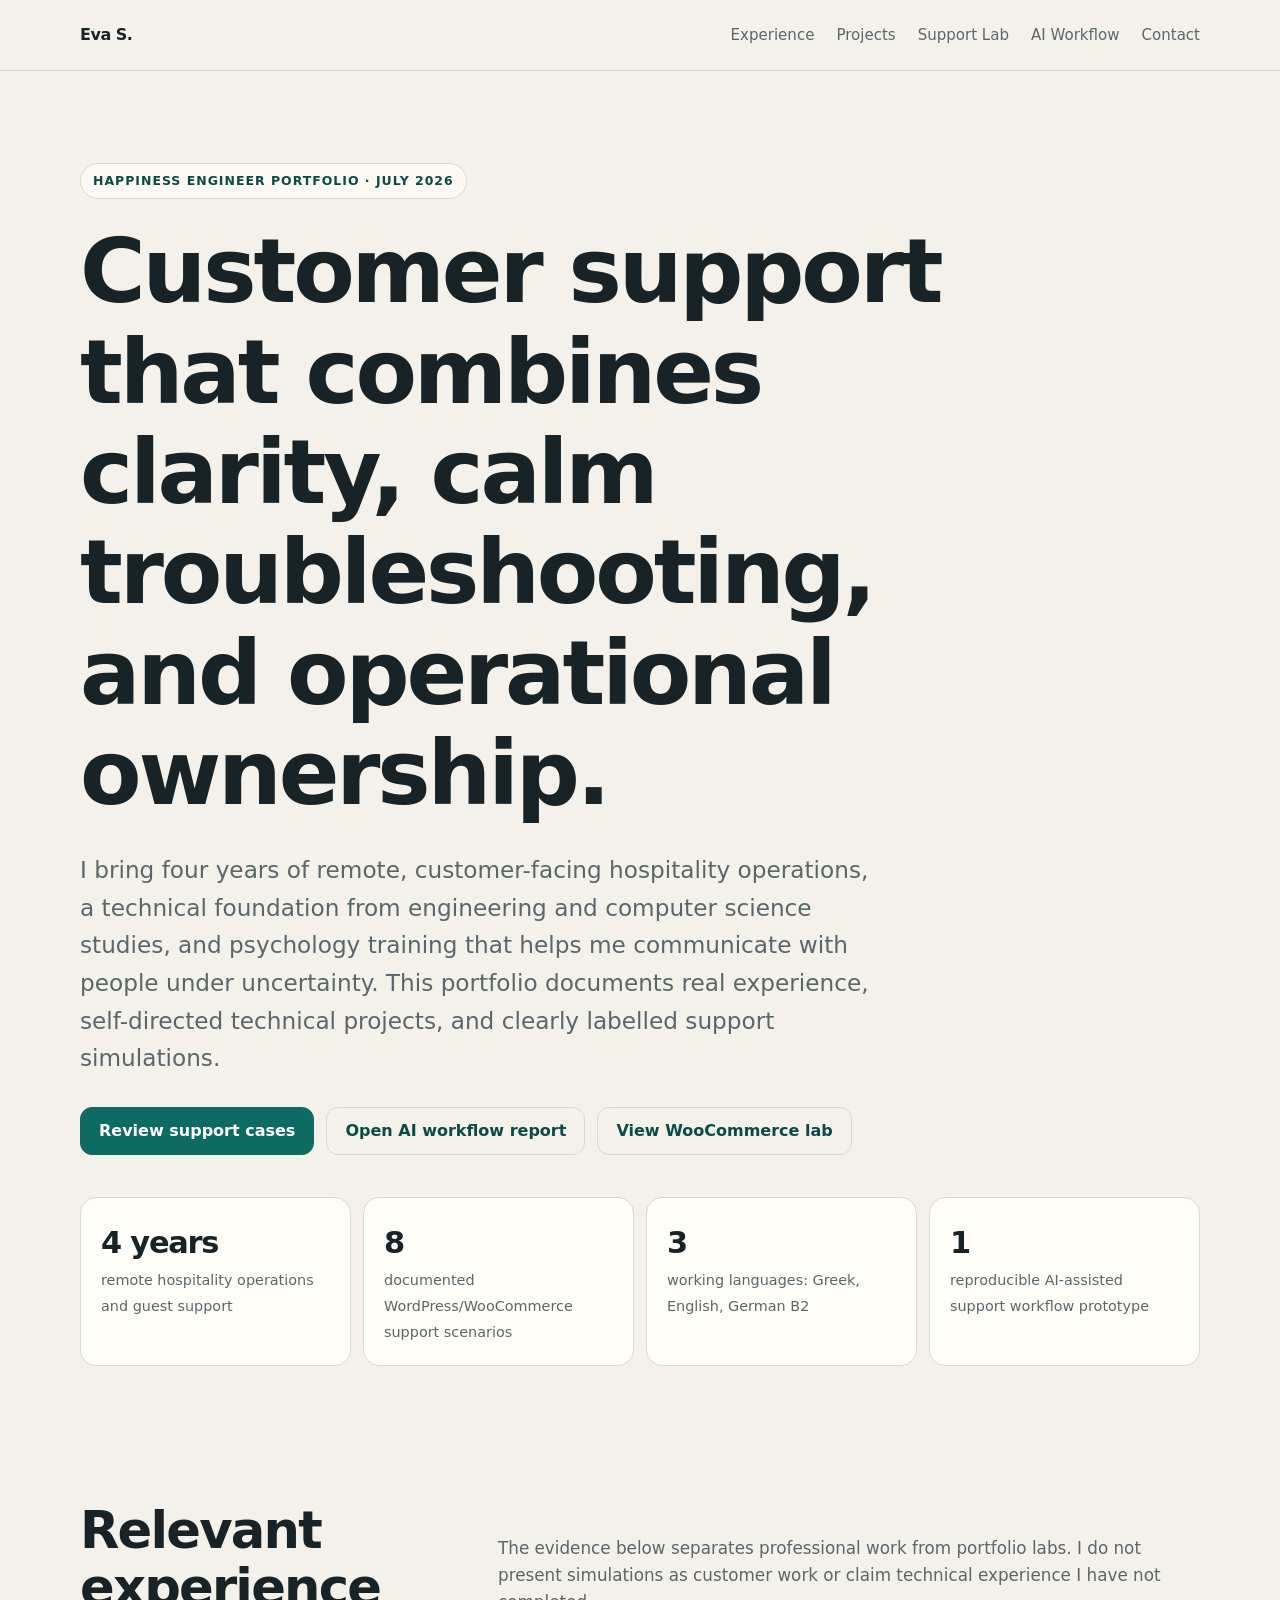
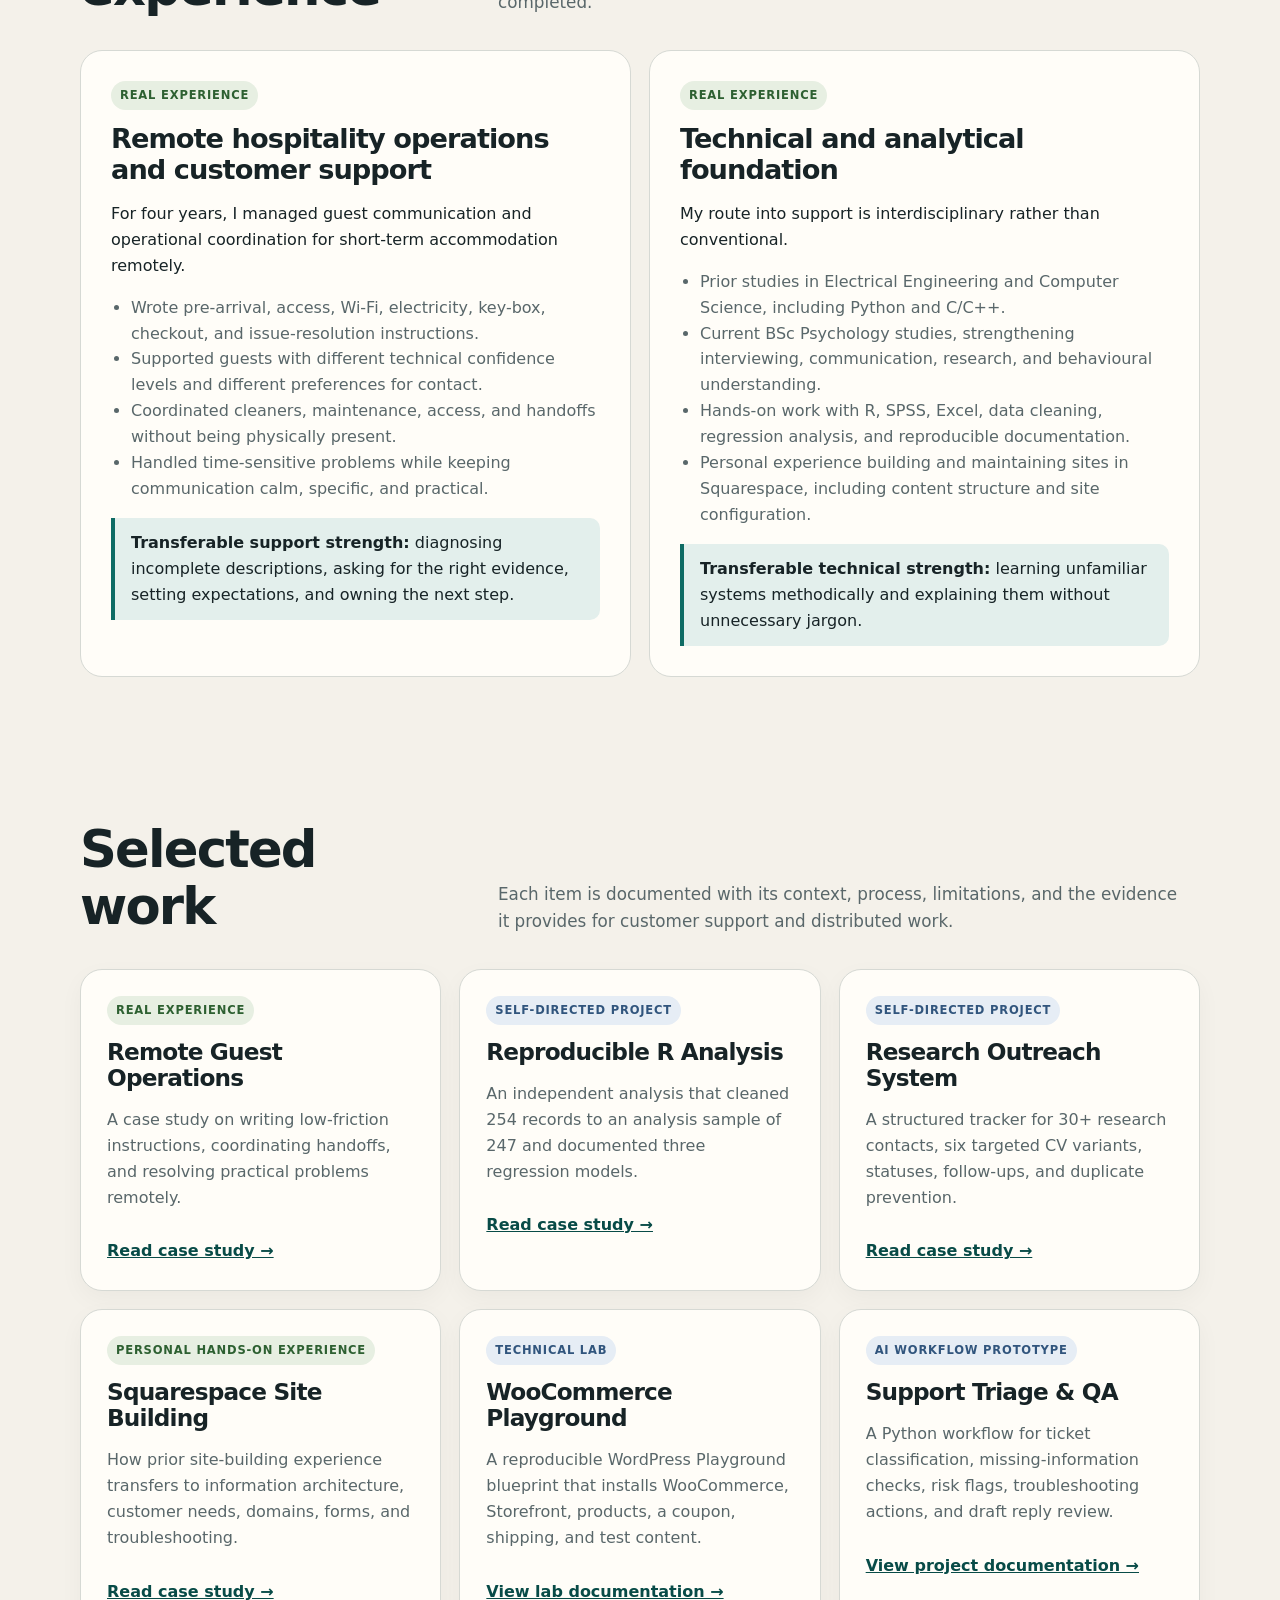
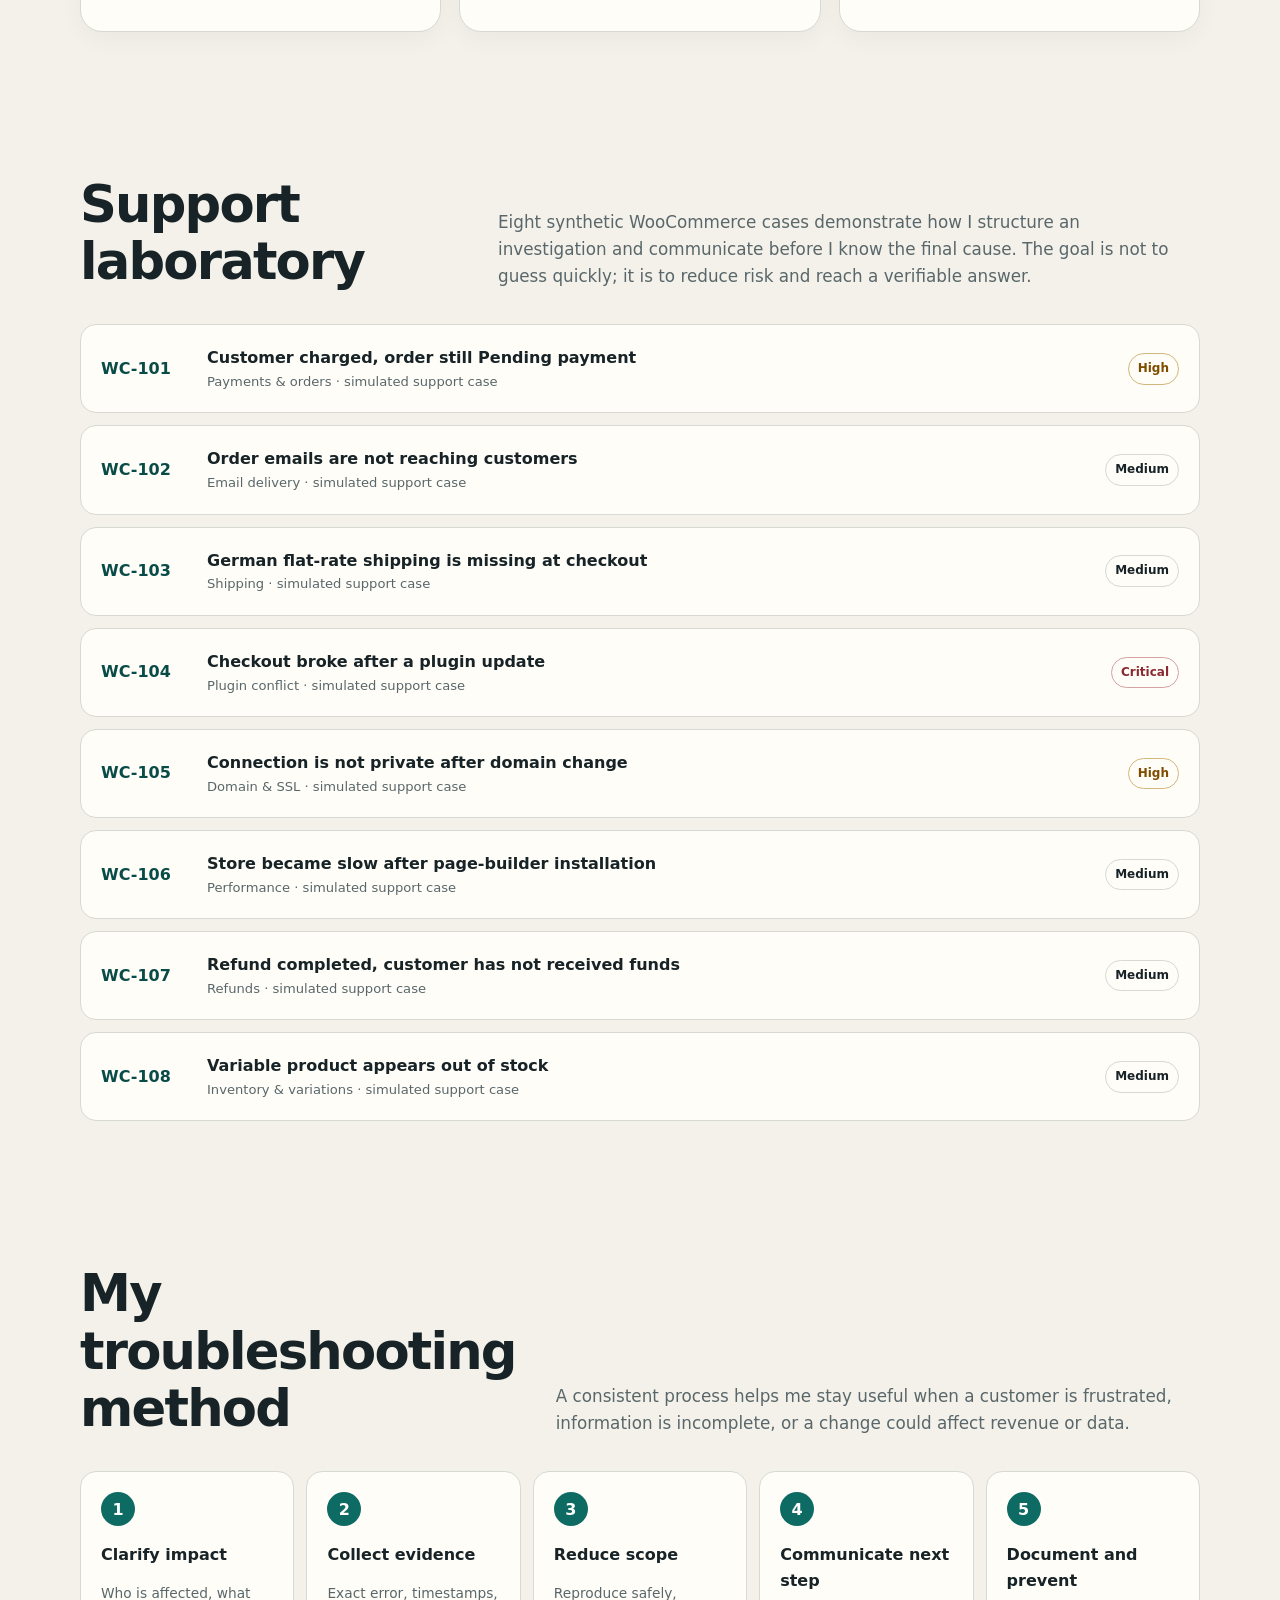
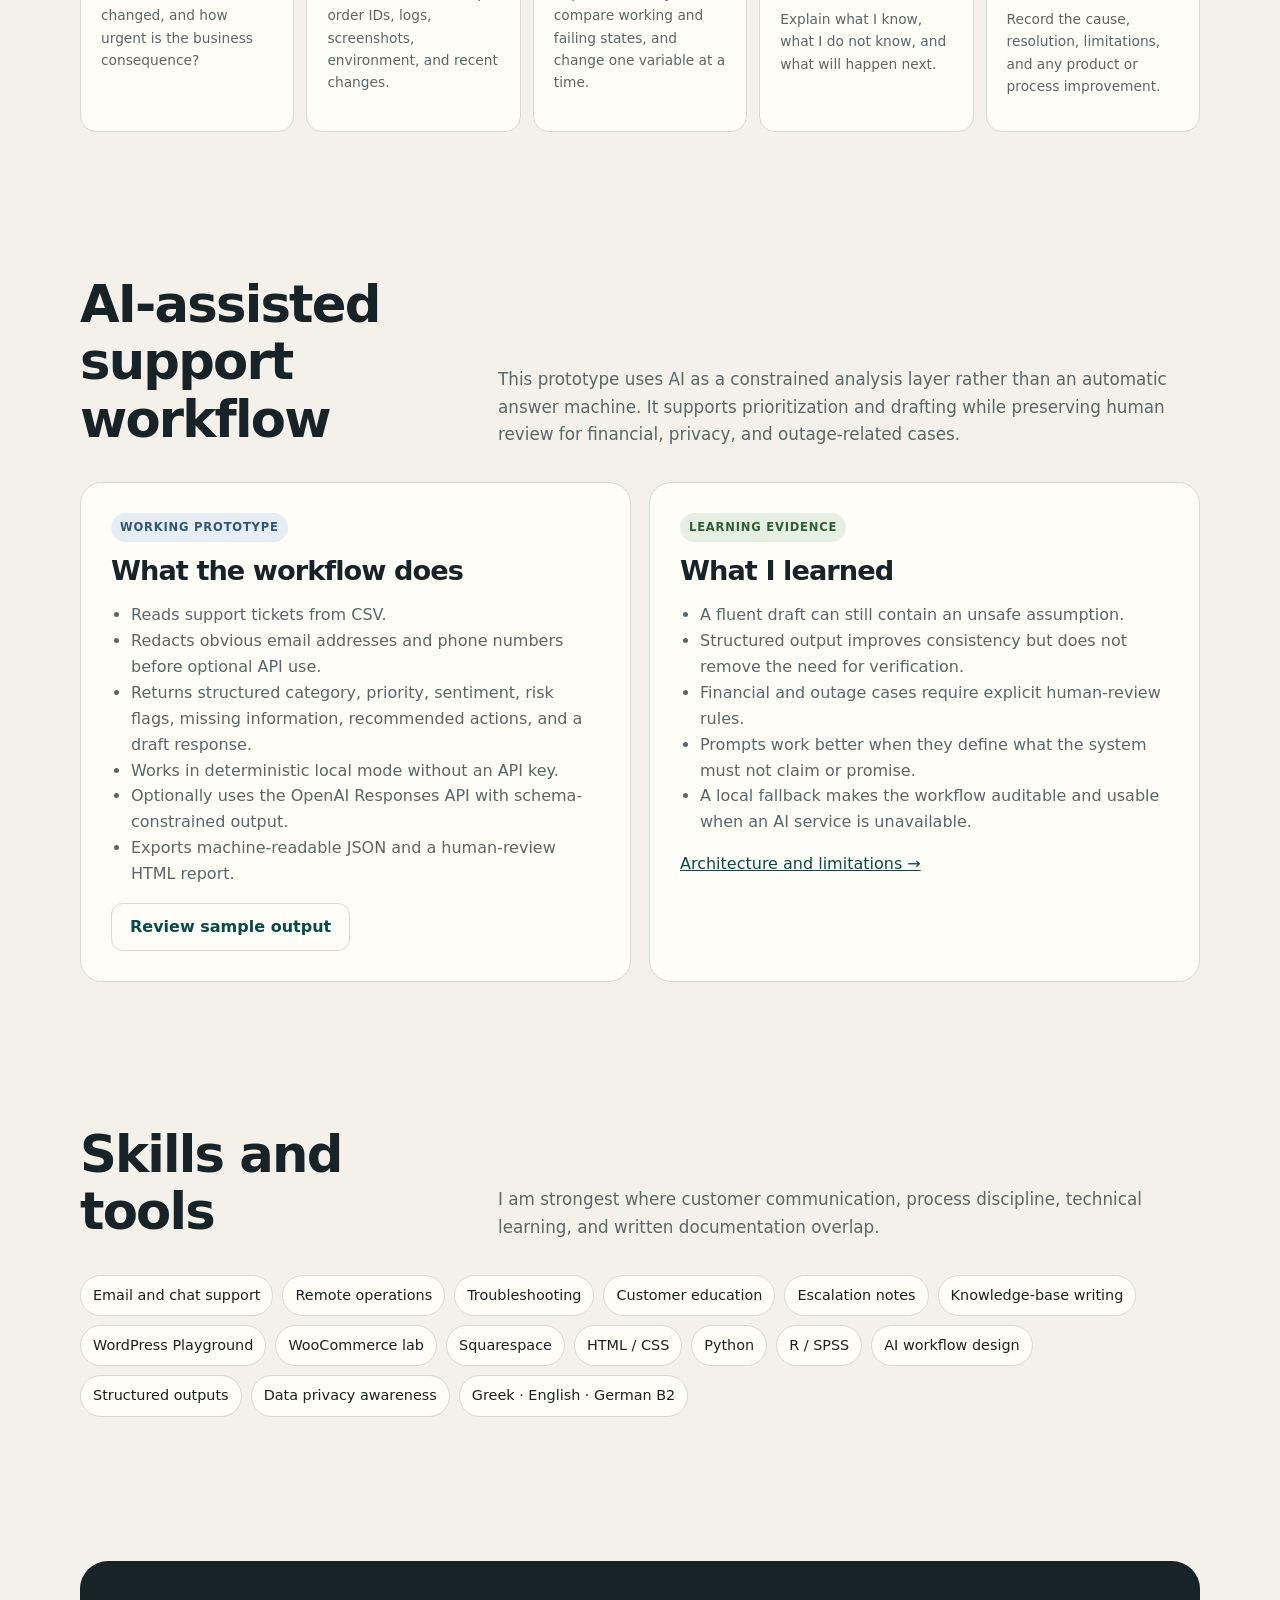
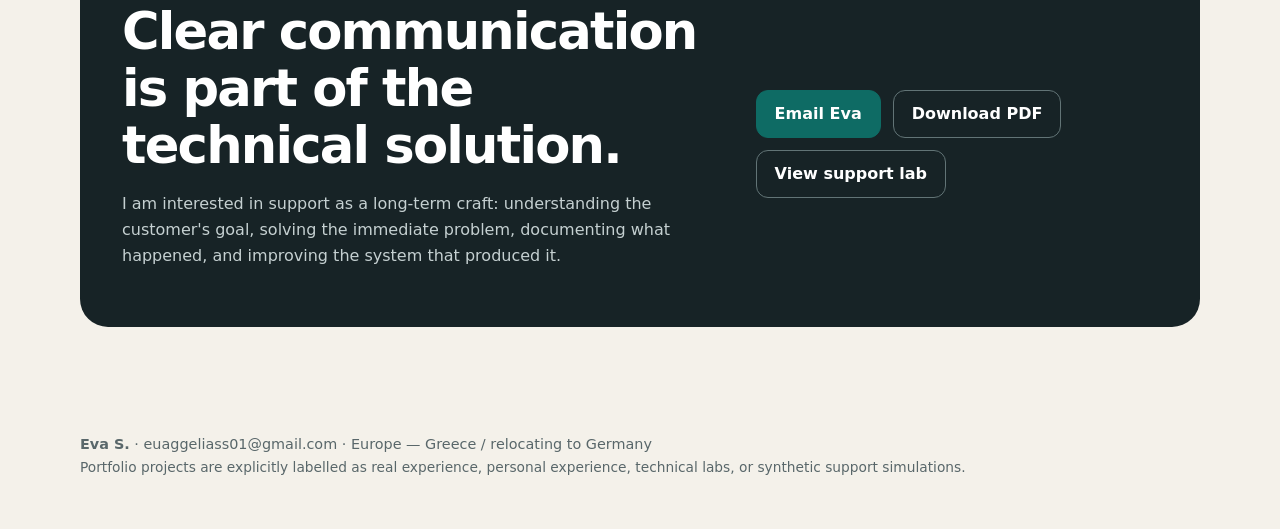
==== docs/index.html @ 412127c3 "Add structured portfolio site" ====
<!doctype html>
<html lang="en">
<head>
  <meta charset="utf-8">
  <meta name="viewport" content="width=device-width,initial-scale=1">
  <meta name="description" content="Eva S. — Customer support, technical troubleshooting, remote operations, WordPress/WooCommerce support lab and AI-assisted workflow portfolio.">
  <title>Eva S. — Customer Support & Technical Operations Portfolio</title>
  <link rel="stylesheet" href="styles.css">
</head>
<body>
<header class="site-header">
  <div class="container nav">
    <a class="brand" href="#top">Eva S.</a>
    <nav class="nav-links" aria-label="Main navigation">
      <a href="#experience">Experience</a>
      <a href="#projects">Projects</a>
      <a href="#support-lab">Support Lab</a>
      <a href="#ai">AI Workflow</a>
      <a href="#contact">Contact</a>
    </nav>
  </div>
</header>

<main id="top">
<section class="hero">
  <div class="container">
    <span class="eyebrow">Happiness Engineer portfolio · July 2026</span>
    <h1>Customer support that combines clarity, calm troubleshooting, and operational ownership.</h1>
    <p class="lead">I bring four years of remote, customer-facing hospitality operations, a technical foundation from engineering and computer science studies, and psychology training that helps me communicate with people under uncertainty. This portfolio documents real experience, self-directed technical projects, and clearly labelled support simulations.</p>
    <div class="hero-actions">
      <a class="btn" href="#support-lab">Review support cases</a>
      <a class="btn secondary" href="ai-support-workflow/report.html">Open AI workflow report</a>
      <a class="btn secondary" id="launch-playground" href="woocommerce-lab/index.html">Launch WooCommerce lab</a>
    </div>
    <div class="stats">
      <div class="stat"><strong>4 years</strong><span>remote hospitality operations and guest support</span></div>
      <div class="stat"><strong>8</strong><span>documented WordPress/WooCommerce support scenarios</span></div>
      <div class="stat"><strong>3</strong><span>working languages: Greek, English, German B2</span></div>
      <div class="stat"><strong>1</strong><span>reproducible AI-assisted support workflow prototype</span></div>
    </div>
  </div>
</section>

<section id="experience">
  <div class="container">
    <div class="section-head">
      <h2>Relevant experience</h2>
      <p>The evidence below separates professional work from portfolio labs. I do not present simulations as customer work or claim technical experience I have not completed.</p>
    </div>
    <div class="two-col">
      <article class="case">
        <span class="label real">Real experience</span>
        <h3>Remote hospitality operations and customer support</h3>
        <p>For four years, I managed guest communication and operational coordination for short-term accommodation remotely.</p>
        <ul>
          <li>Wrote pre-arrival, access, Wi-Fi, electricity, key-box, checkout, and issue-resolution instructions.</li>
          <li>Supported guests with different technical confidence levels and different preferences for contact.</li>
          <li>Coordinated cleaners, maintenance, access, and handoffs without being physically present.</li>
          <li>Handled time-sensitive problems while keeping communication calm, specific, and practical.</li>
        </ul>
        <div class="result"><strong>Transferable support strength:</strong> diagnosing incomplete descriptions, asking for the right evidence, setting expectations, and owning the next step.</div>
      </article>
      <article class="case">
        <span class="label real">Real experience</span>
        <h3>Technical and analytical foundation</h3>
        <p>My route into support is interdisciplinary rather than conventional.</p>
        <ul>
          <li>Prior studies in Electrical Engineering and Computer Science, including Python and C/C++.</li>
          <li>Current BSc Psychology studies, strengthening interviewing, communication, research, and behavioural understanding.</li>
          <li>Hands-on work with R, SPSS, Excel, data cleaning, regression analysis, and reproducible documentation.</li>
          <li>Personal experience building and maintaining sites in Squarespace, including content structure and site configuration.</li>
        </ul>
        <div class="result"><strong>Transferable technical strength:</strong> learning unfamiliar systems methodically and explaining them without unnecessary jargon.</div>
      </article>
    </div>
  </div>
</section>

<section id="projects">
  <div class="container">
    <div class="section-head">
      <h2>Selected work</h2>
      <p>Each item is documented with its context, process, limitations, and the evidence it provides for customer support and distributed work.</p>
    </div>
    <div class="card-grid">
      <article class="card">
        <span class="label real">Real experience</span>
        <h3>Remote Guest Operations</h3>
        <p>A case study on writing low-friction instructions, coordinating handoffs, and resolving practical problems remotely.</p>
        <a class="link" href="case-studies/airbnb_operations.html">Read case study →</a>
      </article>
      <article class="card">
        <span class="label lab">Self-directed project</span>
        <h3>Reproducible R Analysis</h3>
        <p>An independent analysis that cleaned 254 records to an analysis sample of 247 and documented three regression models.</p>
        <a class="link" href="case-studies/research_data_workflow.html">Read case study →</a>
      </article>
      <article class="card">
        <span class="label lab">Self-directed project</span>
        <h3>Research Outreach System</h3>
        <p>A structured tracker for 30+ research contacts, six targeted CV variants, statuses, follow-ups, and duplicate prevention.</p>
        <a class="link" href="case-studies/outreach_operations.html">Read case study →</a>
      </article>
      <article class="card">
        <span class="label real">Personal hands-on experience</span>
        <h3>Squarespace Site Building</h3>
        <p>How prior site-building experience transfers to information architecture, customer needs, domains, forms, and troubleshooting.</p>
        <a class="link" href="case-studies/squarespace_site_building.html">Read case study →</a>
      </article>
      <article class="card">
        <span class="label lab">Technical lab</span>
        <h3>WooCommerce Playground</h3>
        <p>A reproducible WordPress Playground blueprint that installs WooCommerce, Storefront, products, a coupon, shipping, and test content.</p>
        <a class="link" href="woocommerce-lab/index.html">View lab documentation →</a>
      </article>
      <article class="card">
        <span class="label lab">AI workflow prototype</span>
        <h3>Support Triage & QA</h3>
        <p>A Python workflow for ticket classification, missing-information checks, risk flags, troubleshooting actions, and draft reply review.</p>
        <a class="link" href="ai-support-workflow/index.html">View project documentation →</a>
      </article>
    </div>
  </div>
</section>

<section id="support-lab">
  <div class="container">
    <div class="section-head">
      <h2>Support laboratory</h2>
      <p>Eight synthetic WooCommerce cases demonstrate how I structure an investigation and communicate before I know the final cause. The goal is not to guess quickly; it is to reduce risk and reach a verifiable answer.</p>
    </div>
    <div class="ticket-list">
      <a class="ticket" href="support-lab/index.html#WC-101">
      <div class="ticket-id">WC-101</div>
      <div><div class="ticket-title">Customer charged, order still Pending payment</div>
      <div class="ticket-meta">Payments &amp; orders · simulated support case</div></div>
      <div class="priority High">High</div>
    </a>
<a class="ticket" href="support-lab/index.html#WC-102">
      <div class="ticket-id">WC-102</div>
      <div><div class="ticket-title">Order emails are not reaching customers</div>
      <div class="ticket-meta">Email delivery · simulated support case</div></div>
      <div class="priority Medium">Medium</div>
    </a>
<a class="ticket" href="support-lab/index.html#WC-103">
      <div class="ticket-id">WC-103</div>
      <div><div class="ticket-title">German flat-rate shipping is missing at checkout</div>
      <div class="ticket-meta">Shipping · simulated support case</div></div>
      <div class="priority Medium">Medium</div>
    </a>
<a class="ticket" href="support-lab/index.html#WC-104">
      <div class="ticket-id">WC-104</div>
      <div><div class="ticket-title">Checkout broke after a plugin update</div>
      <div class="ticket-meta">Plugin conflict · simulated support case</div></div>
      <div class="priority Critical">Critical</div>
    </a>
<a class="ticket" href="support-lab/index.html#WC-105">
      <div class="ticket-id">WC-105</div>
      <div><div class="ticket-title">Connection is not private after domain change</div>
      <div class="ticket-meta">Domain &amp; SSL · simulated support case</div></div>
      <div class="priority High">High</div>
    </a>
<a class="ticket" href="support-lab/index.html#WC-106">
      <div class="ticket-id">WC-106</div>
      <div><div class="ticket-title">Store became slow after page-builder installation</div>
      <div class="ticket-meta">Performance · simulated support case</div></div>
      <div class="priority Medium">Medium</div>
    </a>
<a class="ticket" href="support-lab/index.html#WC-107">
      <div class="ticket-id">WC-107</div>
      <div><div class="ticket-title">Refund completed, customer has not received funds</div>
      <div class="ticket-meta">Refunds · simulated support case</div></div>
      <div class="priority Medium">Medium</div>
    </a>
<a class="ticket" href="support-lab/index.html#WC-108">
      <div class="ticket-id">WC-108</div>
      <div><div class="ticket-title">Variable product appears out of stock</div>
      <div class="ticket-meta">Inventory &amp; variations · simulated support case</div></div>
      <div class="priority Medium">Medium</div>
    </a>
    </div>
  </div>
</section>

<section>
  <div class="container">
    <div class="section-head">
      <h2>My troubleshooting method</h2>
      <p>A consistent process helps me stay useful when a customer is frustrated, information is incomplete, or a change could affect revenue or data.</p>
    </div>
    <div class="process">
      <div class="step"><strong>Clarify impact</strong><p class="small">Who is affected, what changed, and how urgent is the business consequence?</p></div>
      <div class="step"><strong>Collect evidence</strong><p class="small">Exact error, timestamps, order IDs, logs, screenshots, environment, and recent changes.</p></div>
      <div class="step"><strong>Reduce scope</strong><p class="small">Reproduce safely, compare working and failing states, and change one variable at a time.</p></div>
      <div class="step"><strong>Communicate next step</strong><p class="small">Explain what I know, what I do not know, and what will happen next.</p></div>
      <div class="step"><strong>Document and prevent</strong><p class="small">Record the cause, resolution, limitations, and any product or process improvement.</p></div>
    </div>
  </div>
</section>

<section id="ai">
  <div class="container">
    <div class="section-head">
      <h2>AI-assisted support workflow</h2>
      <p>This prototype uses AI as a constrained analysis layer rather than an automatic answer machine. It supports prioritization and drafting while preserving human review for financial, privacy, and outage-related cases.</p>
    </div>
    <div class="two-col">
      <article class="case">
        <span class="label lab">Working prototype</span>
        <h3>What the workflow does</h3>
        <ul>
          <li>Reads support tickets from CSV.</li>
          <li>Redacts obvious email addresses and phone numbers before optional API use.</li>
          <li>Returns structured category, priority, sentiment, risk flags, missing information, recommended actions, and a draft response.</li>
          <li>Works in deterministic local mode without an API key.</li>
          <li>Optionally uses the OpenAI Responses API with schema-constrained output.</li>
          <li>Exports machine-readable JSON and a human-review HTML report.</li>
        </ul>
        <a class="btn secondary" href="ai-support-workflow/report.html">Review sample output</a>
      </article>
      <article class="case">
        <span class="label real">Learning evidence</span>
        <h3>What I learned</h3>
        <ul>
          <li>A fluent draft can still contain an unsafe assumption.</li>
          <li>Structured output improves consistency but does not remove the need for verification.</li>
          <li>Financial and outage cases require explicit human-review rules.</li>
          <li>Prompts work better when they define what the system must not claim or promise.</li>
          <li>A local fallback makes the workflow auditable and usable when an AI service is unavailable.</li>
        </ul>
        <a class="link" href="ai-support-workflow/index.html">Architecture and limitations →</a>
      </article>
    </div>
  </div>
</section>

<section>
  <div class="container">
    <div class="section-head">
      <h2>Skills and tools</h2>
      <p>I am strongest where customer communication, process discipline, technical learning, and written documentation overlap.</p>
    </div>
    <div class="skill-cloud">
      <span class="skill">Email and chat support</span>
      <span class="skill">Remote operations</span>
      <span class="skill">Troubleshooting</span>
      <span class="skill">Customer education</span>
      <span class="skill">Escalation notes</span>
      <span class="skill">Knowledge-base writing</span>
      <span class="skill">WordPress Playground</span>
      <span class="skill">WooCommerce lab</span>
      <span class="skill">Squarespace</span>
      <span class="skill">HTML / CSS</span>
      <span class="skill">Python</span>
      <span class="skill">R / SPSS</span>
      <span class="skill">AI workflow design</span>
      <span class="skill">Structured outputs</span>
      <span class="skill">Data privacy awareness</span>
      <span class="skill">Greek · English · German B2</span>
    </div>
  </div>
</section>

<section id="contact">
  <div class="container">
    <div class="callout">
      <div>
        <h2>Clear communication is part of the technical solution.</h2>
        <p>I am interested in support as a long-term craft: understanding the customer's goal, solving the immediate problem, documenting what happened, and improving the system that produced it.</p>
      </div>
      <div class="contact">
        <a class="btn" href="mailto:euaggeliass01@gmail.com">Email Eva</a>
        <a class="btn secondary" style="color:white;border-color:#627476" href="portfolio.pdf">Download PDF</a>
        <a class="btn secondary" style="color:white;border-color:#627476" href="support-lab/index.html">View support lab</a>
      </div>
    </div>
  </div>
</section>
</main>

<footer>
  <div class="container">
    <strong>Eva S.</strong> · euaggeliass01@gmail.com · Europe — Greece / relocating to Germany<br>
    <span class="small">Portfolio projects are explicitly labelled as real experience, personal experience, technical labs, or synthetic support simulations.</span>
  </div>
</footer>
<script src="script.js"></script>
</body>
</html>
---- docs/styles.css ----
:root{
  --bg:#f4f1ea;
  --paper:#fffdf8;
  --ink:#172326;
  --muted:#59676a;
  --line:#d6d9d4;
  --accent:#0e6b64;
  --accent-dark:#084b47;
  --soft:#e3efec;
  --gold:#9a6a19;
  --danger:#8a2931;
  --shadow:0 18px 55px rgba(20,35,38,.10);
  --radius:22px;
}
*{box-sizing:border-box}
html{scroll-behavior:smooth}
body{
  margin:0;
  background:var(--bg);
  color:var(--ink);
  font-family:Inter,ui-sans-serif,system-ui,-apple-system,BlinkMacSystemFont,"Segoe UI",sans-serif;
  line-height:1.62;
}
a{color:var(--accent-dark)}
.container{width:min(1120px,calc(100% - 36px));margin:0 auto}
.site-header{
  position:sticky;top:0;z-index:20;
  background:rgba(244,241,234,.93);
  backdrop-filter:blur(14px);
  border-bottom:1px solid rgba(89,103,106,.18);
}
.nav{display:flex;align-items:center;justify-content:space-between;min-height:70px;gap:20px}
.brand{font-weight:800;letter-spacing:-.03em;text-decoration:none;color:var(--ink)}
.nav-links{display:flex;gap:22px;align-items:center;font-size:.94rem}
.nav-links a{text-decoration:none;color:var(--muted)}
.nav-links a:hover{color:var(--accent)}
.hero{padding:92px 0 64px}
.eyebrow{
  display:inline-flex;align-items:center;gap:8px;
  border:1px solid var(--line);border-radius:999px;padding:7px 12px;
  font-size:.78rem;font-weight:800;letter-spacing:.08em;text-transform:uppercase;
  color:var(--accent-dark);background:rgba(255,253,248,.72)
}
h1,h2,h3{line-height:1.12;letter-spacing:-.035em;margin:0}
h1{font-size:clamp(3rem,7vw,6.7rem);max-width:980px;margin-top:22px}
.hero .lead{font-size:clamp(1.12rem,2vw,1.45rem);max-width:800px;color:var(--muted);margin:28px 0}
.hero-actions{display:flex;flex-wrap:wrap;gap:12px;margin:30px 0 42px}
.btn{
  display:inline-flex;align-items:center;justify-content:center;gap:8px;
  min-height:48px;padding:0 18px;border-radius:12px;font-weight:800;text-decoration:none;
  border:1px solid var(--accent);background:var(--accent);color:white;
}
.btn:hover{background:var(--accent-dark)}
.btn.secondary{background:transparent;color:var(--accent-dark);border-color:var(--line)}
.btn.secondary:hover{background:var(--soft)}
.stats{display:grid;grid-template-columns:repeat(4,1fr);gap:12px}
.stat{background:var(--paper);border:1px solid var(--line);border-radius:16px;padding:20px}
.stat strong{display:block;font-size:1.9rem;letter-spacing:-.04em}
.stat span{color:var(--muted);font-size:.9rem}
section{padding:72px 0}
.section-head{display:grid;grid-template-columns:.7fr 1.3fr;gap:40px;align-items:end;margin-bottom:34px}
.section-head h2{font-size:clamp(2.2rem,4vw,4rem)}
.section-head p{color:var(--muted);font-size:1.05rem;margin:0;max-width:680px}
.card-grid{display:grid;grid-template-columns:repeat(3,1fr);gap:18px}
.card{
  background:var(--paper);border:1px solid var(--line);border-radius:var(--radius);
  padding:26px;box-shadow:0 8px 25px rgba(20,35,38,.04)
}
.card h3{font-size:1.45rem;margin:14px 0 12px}
.card p{color:var(--muted)}
.card .link{display:inline-block;margin-top:12px;font-weight:800}
.label{
  display:inline-block;padding:5px 9px;border-radius:999px;background:var(--soft);
  color:var(--accent-dark);font-size:.72rem;font-weight:900;letter-spacing:.07em;text-transform:uppercase
}
.label.real{background:#e7efe2;color:#2d6031}
.label.lab{background:#e6edf5;color:#31557d}
.label.sim{background:#f4ead7;color:#7d551b}
.two-col{display:grid;grid-template-columns:1fr 1fr;gap:18px}
.case{
  background:var(--paper);border:1px solid var(--line);border-radius:var(--radius);padding:30px
}
.case h3{font-size:1.7rem;margin:14px 0}
.case ul{padding-left:20px;color:var(--muted)}
.case .result{border-left:4px solid var(--accent);padding:12px 16px;background:var(--soft);border-radius:0 10px 10px 0}
.ticket-list{display:grid;gap:12px}
.ticket{
  background:var(--paper);border:1px solid var(--line);border-radius:16px;padding:20px;
  display:grid;grid-template-columns:90px 1fr auto;gap:16px;align-items:center;text-decoration:none;color:var(--ink)
}
.ticket:hover{border-color:var(--accent);transform:translateY(-1px)}
.ticket-id{font-weight:900;color:var(--accent-dark)}
.ticket-title{font-weight:800}
.ticket-meta{font-size:.82rem;color:var(--muted)}
.priority{font-size:.75rem;font-weight:900;padding:5px 9px;border-radius:999px;border:1px solid var(--line)}
.priority.Critical{color:var(--danger);border-color:#d6a1a5}
.priority.High{color:#7e4d00;border-color:#d3b77d}
.process{
  display:grid;grid-template-columns:repeat(5,1fr);gap:12px;counter-reset:steps
}
.step{background:var(--paper);border:1px solid var(--line);border-radius:16px;padding:20px}
.step:before{counter-increment:steps;content:counter(steps);display:grid;place-items:center;width:34px;height:34px;border-radius:50%;background:var(--accent);color:white;font-weight:900;margin-bottom:16px}
.skill-cloud{display:flex;flex-wrap:wrap;gap:9px}
.skill{padding:8px 12px;border:1px solid var(--line);background:var(--paper);border-radius:999px;font-size:.9rem}
.callout{
  background:var(--ink);color:white;border-radius:28px;padding:42px;
  display:grid;grid-template-columns:1.2fr .8fr;gap:30px;align-items:center
}
.callout h2{font-size:clamp(2.3rem,4vw,4.2rem)}
.callout p{color:#c5d0d1}
.contact{display:flex;flex-wrap:wrap;gap:12px}
footer{padding:34px 0 50px;color:var(--muted);font-size:.9rem}
.small{font-size:.86rem;color:var(--muted)}
hr{border:0;border-top:1px solid var(--line);margin:28px 0}
.proof{display:grid;grid-template-columns:repeat(2,1fr);gap:18px}
.proof-item{background:var(--paper);border:1px solid var(--line);border-radius:16px;padding:22px}
.proof-item strong{font-size:1.2rem}
@media(max-width:850px){
  .nav-links{display:none}
  .stats,.card-grid,.process{grid-template-columns:1fr 1fr}
  .section-head,.two-col,.callout{grid-template-columns:1fr}
  .ticket{grid-template-columns:75px 1fr}
  .ticket .priority{grid-column:2}
}
@media(max-width:560px){
  .hero{padding-top:64px}
  .stats,.card-grid,.process,.proof{grid-template-columns:1fr}
  .ticket{grid-template-columns:1fr}
  .ticket .priority{grid-column:1}
  .callout{padding:28px}
}
@media print{
  .site-header,.hero-actions,.no-print{display:none!important}
  body{background:white;font-size:10.4pt}
  .container{width:100%}
  .hero{padding:18mm 12mm 8mm}
  section{padding:10mm 12mm}
  h1{font-size:34pt}
  .stats{grid-template-columns:repeat(4,1fr)}
  .card,.case,.stat,.proof-item{box-shadow:none;break-inside:avoid}
  .card-grid{grid-template-columns:repeat(3,1fr)}
  .callout{background:#172326!important;-webkit-print-color-adjust:exact;print-color-adjust:exact}
  a{text-decoration:none;color:inherit}
  footer{padding:8mm 12mm}
  @page{size:A4;margin:0}
}
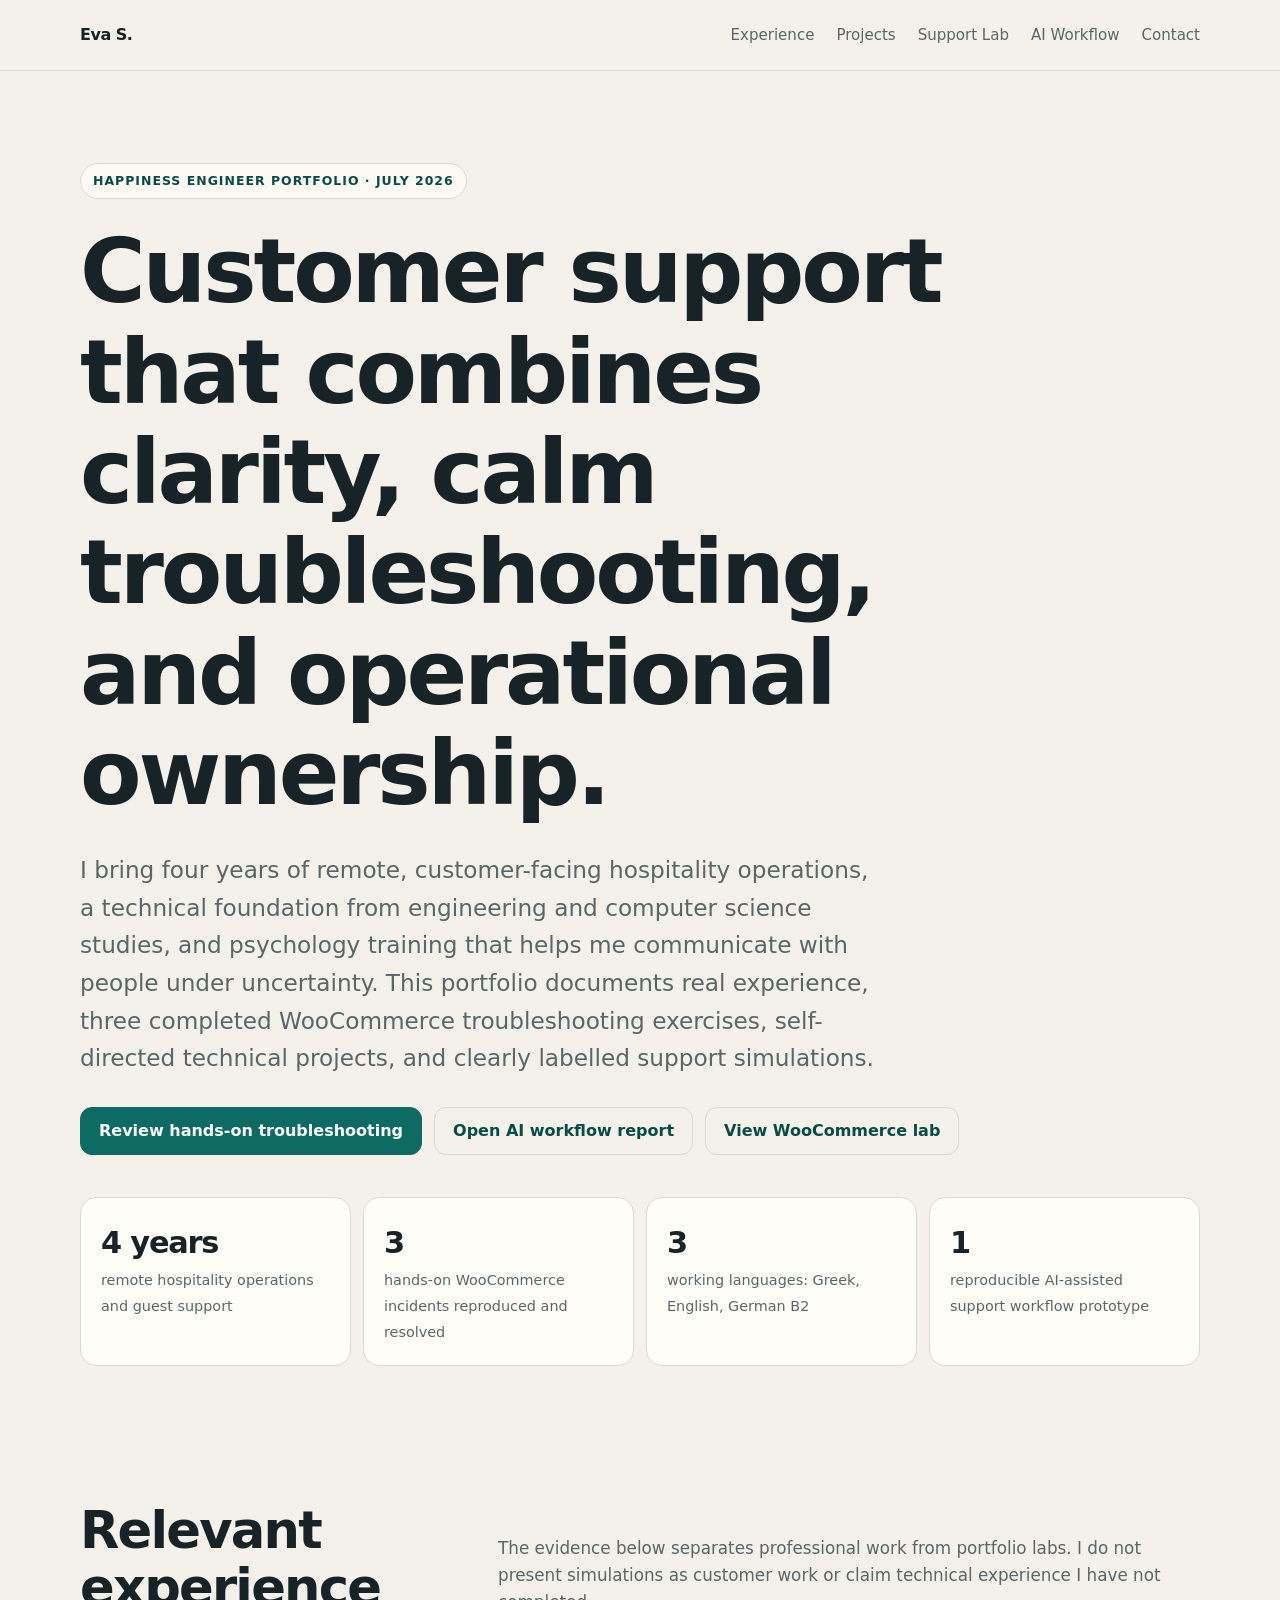
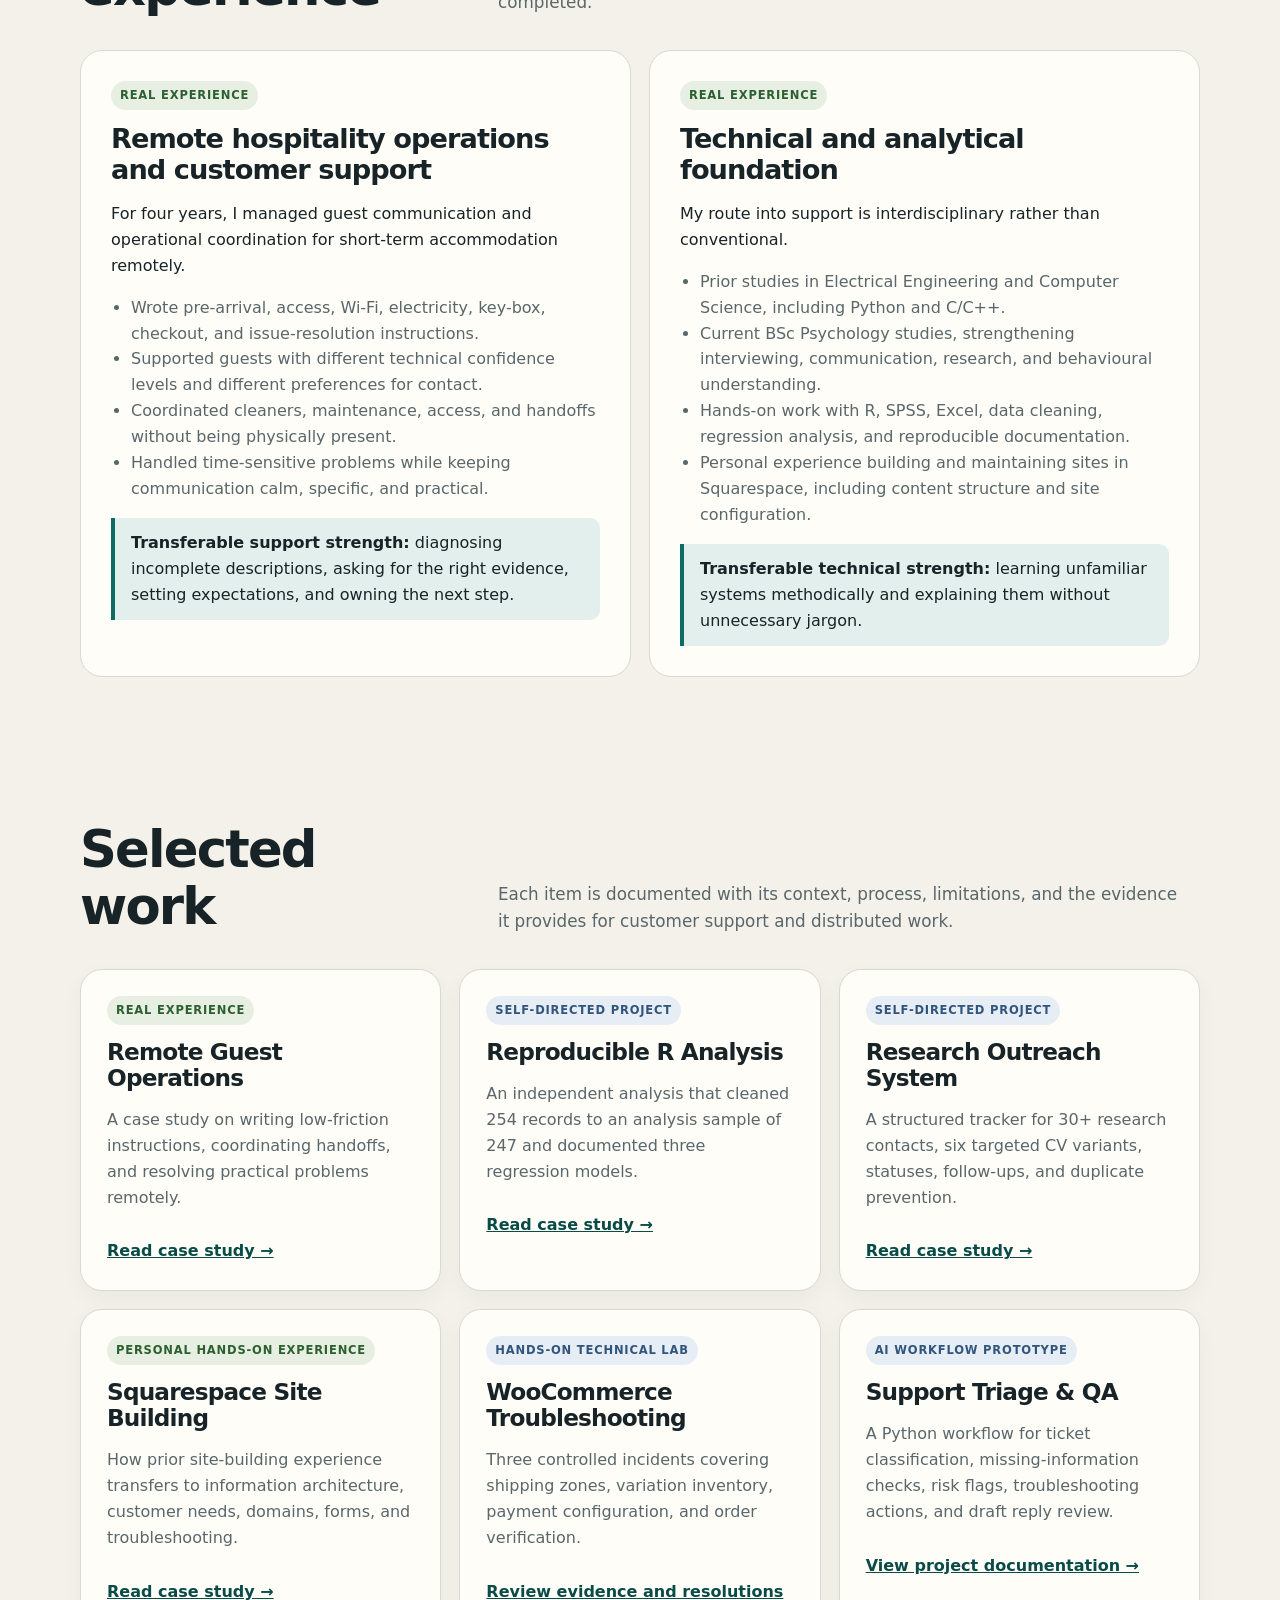
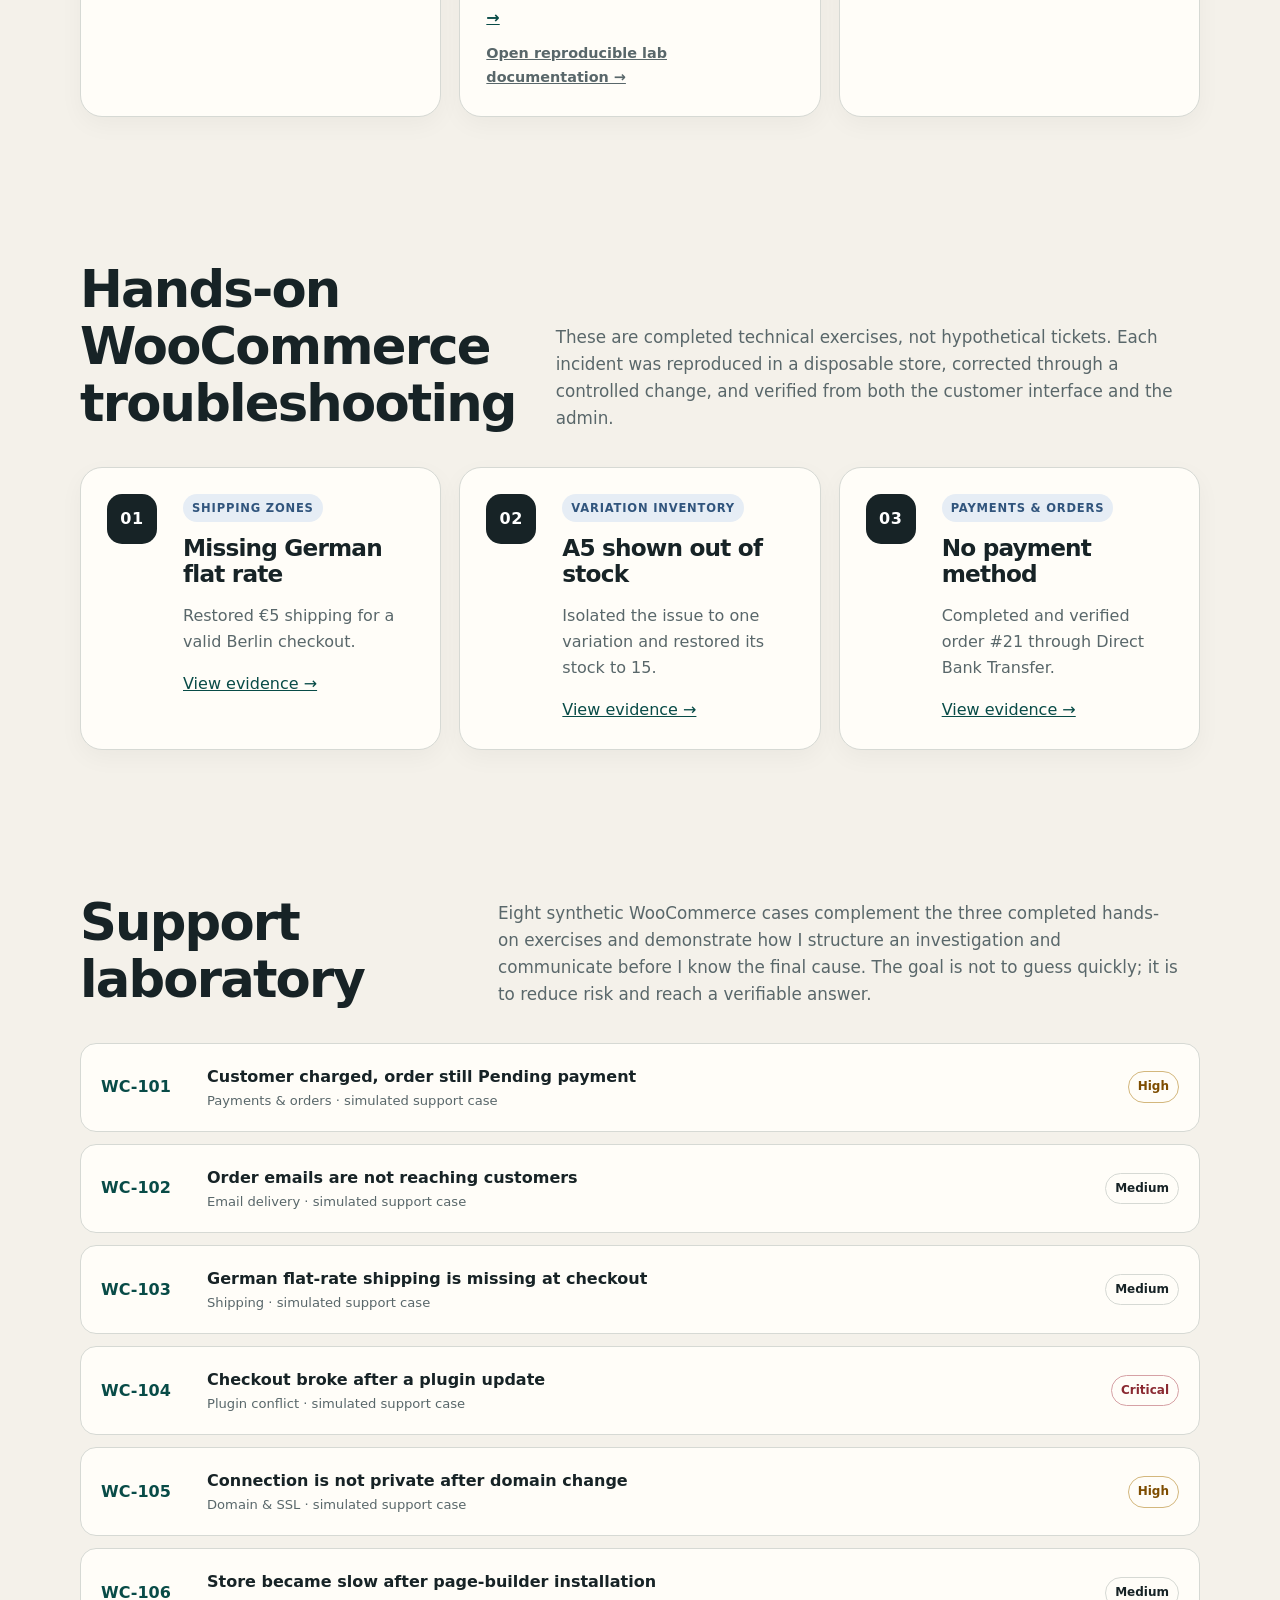
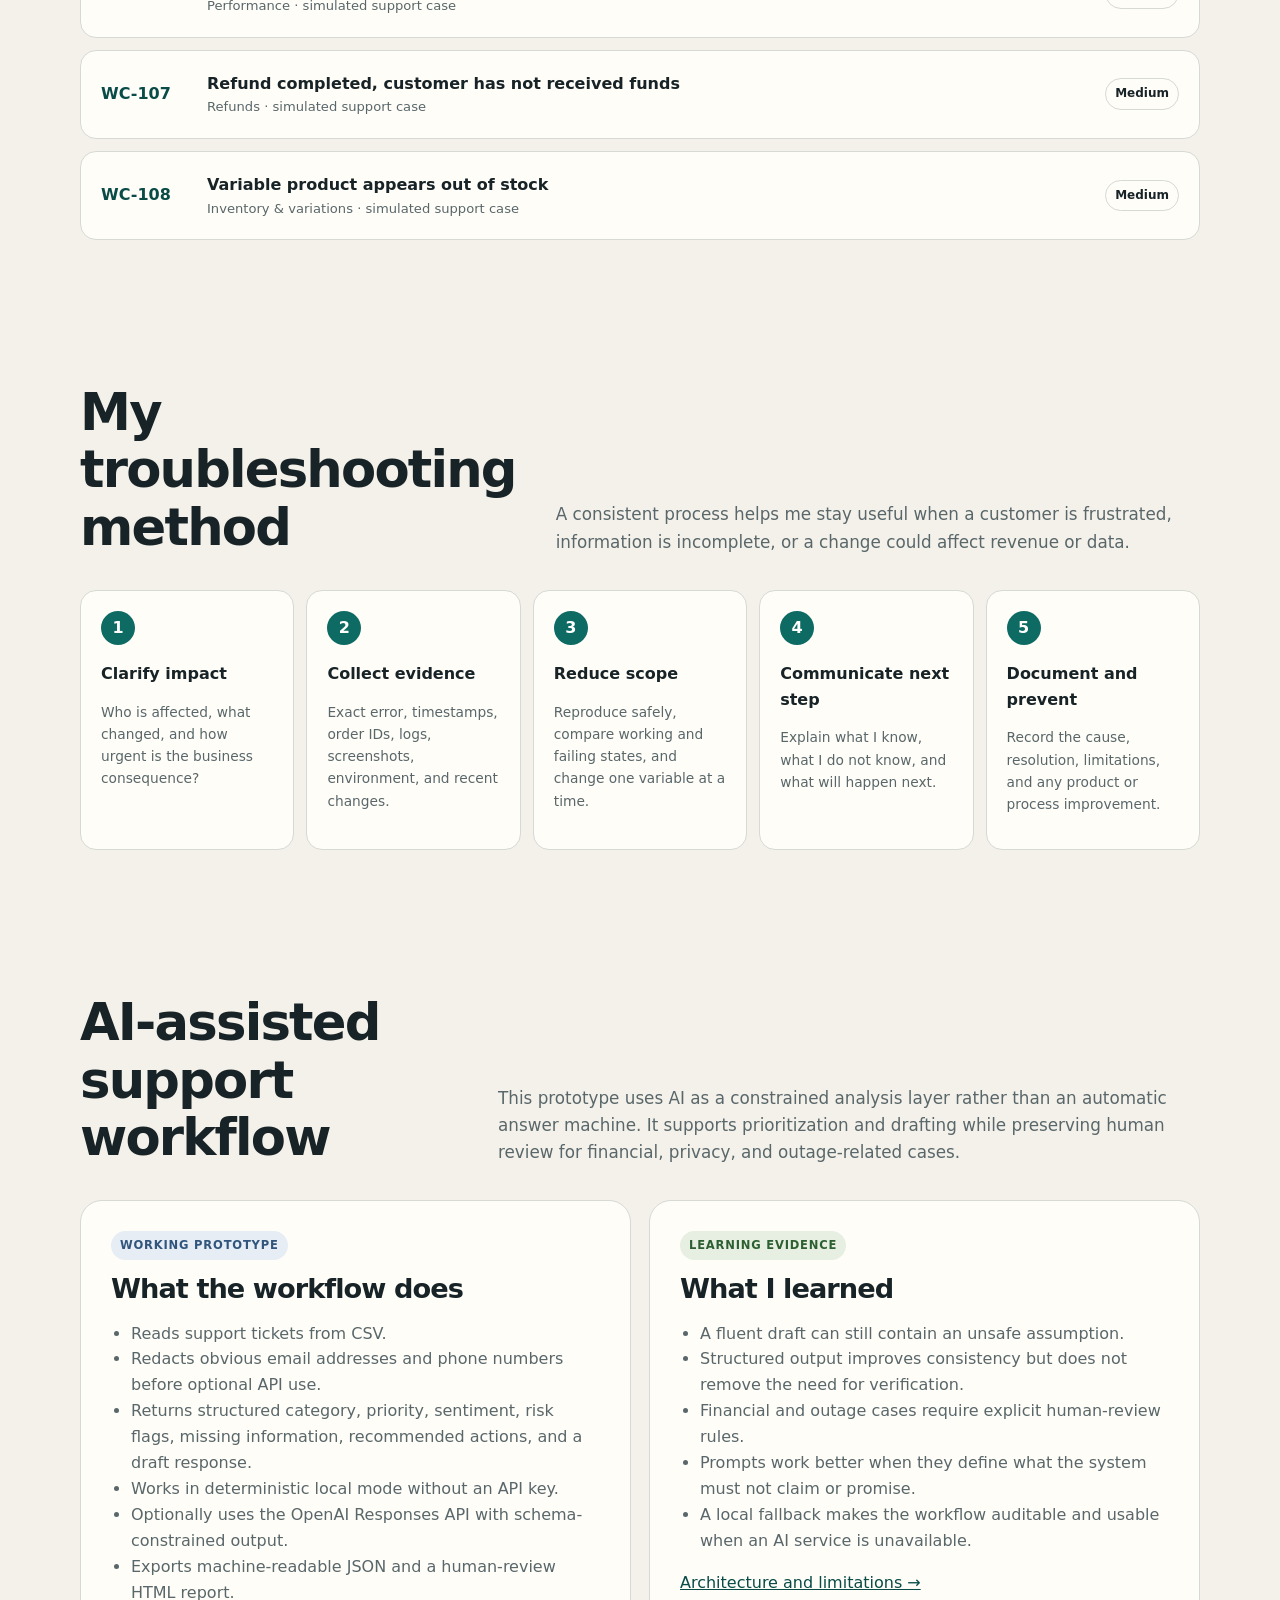
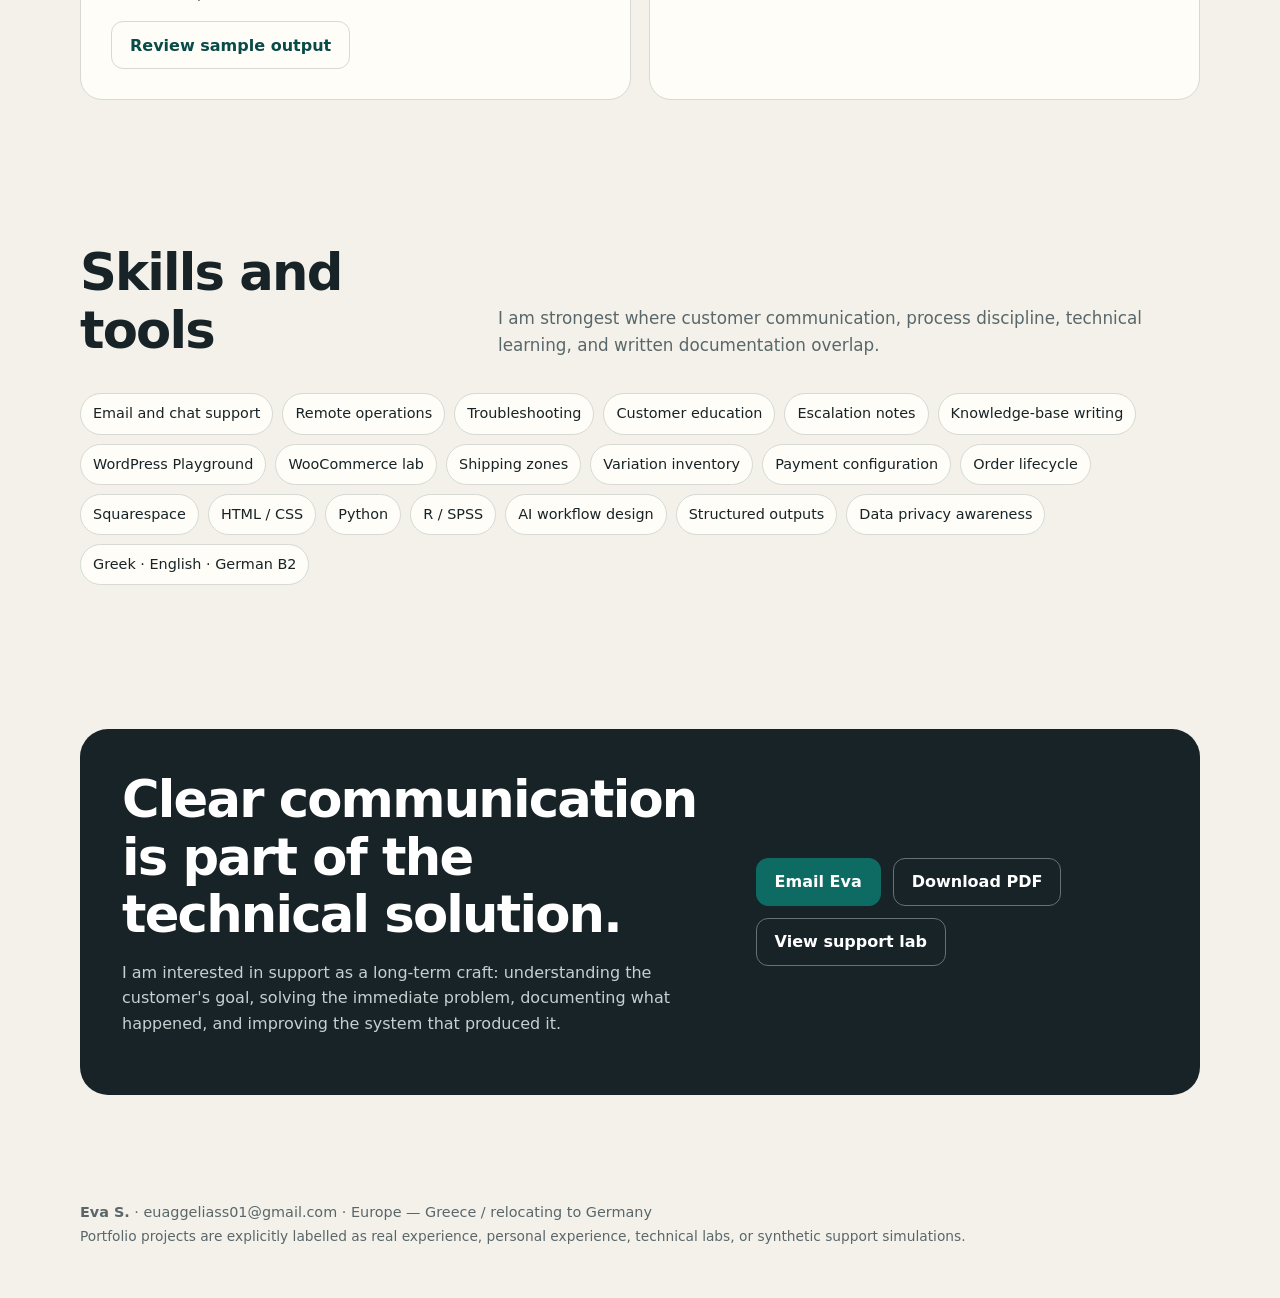
==== commit 060c4d38: "Summary: Add hands-on WooCommerce case studies" ====
--- a/docs/index.html
+++ b/docs/index.html
@@ -26,15 +26,15 @@
   <div class="container">
     <span class="eyebrow">Happiness Engineer portfolio · July 2026</span>
     <h1>Customer support that combines clarity, calm troubleshooting, and operational ownership.</h1>
-    <p class="lead">I bring four years of remote, customer-facing hospitality operations, a technical foundation from engineering and computer science studies, and psychology training that helps me communicate with people under uncertainty. This portfolio documents real experience, self-directed technical projects, and clearly labelled support simulations.</p>
+    <p class="lead">I bring four years of remote, customer-facing hospitality operations, a technical foundation from engineering and computer science studies, and psychology training that helps me communicate with people under uncertainty. This portfolio documents real experience, three completed WooCommerce troubleshooting exercises, self-directed technical projects, and clearly labelled support simulations.</p>
     <div class="hero-actions">
-      <a class="btn" href="#support-lab">Review support cases</a>
+      <a class="btn" href="case-studies/woocommerce_troubleshooting.html">Review hands-on troubleshooting</a>
       <a class="btn secondary" href="ai-support-workflow/report.html">Open AI workflow report</a>
       <a class="btn secondary" id="launch-playground" href="woocommerce-lab/index.html">Launch WooCommerce lab</a>
     </div>
     <div class="stats">
       <div class="stat"><strong>4 years</strong><span>remote hospitality operations and guest support</span></div>
-      <div class="stat"><strong>8</strong><span>documented WordPress/WooCommerce support scenarios</span></div>
+      <div class="stat"><strong>3</strong><span>hands-on WooCommerce incidents reproduced and resolved</span></div>
       <div class="stat"><strong>3</strong><span>working languages: Greek, English, German B2</span></div>
       <div class="stat"><strong>1</strong><span>reproducible AI-assisted support workflow prototype</span></div>
     </div>
@@ -108,10 +108,11 @@
         <a class="link" href="case-studies/squarespace_site_building.html">Read case study →</a>
       </article>
       <article class="card">
-        <span class="label lab">Technical lab</span>
-        <h3>WooCommerce Playground</h3>
-        <p>A reproducible WordPress Playground blueprint that installs WooCommerce, Storefront, products, a coupon, shipping, and test content.</p>
-        <a class="link" href="woocommerce-lab/index.html">View lab documentation →</a>
+        <span class="label lab">Hands-on technical lab</span>
+        <h3>WooCommerce Troubleshooting</h3>
+        <p>Three controlled incidents covering shipping zones, variation inventory, payment configuration, and order verification.</p>
+        <a class="link" href="case-studies/woocommerce_troubleshooting.html">Review evidence and resolutions →</a>
+        <a class="link sublink" href="woocommerce-lab/index.html">Open reproducible lab documentation →</a>
       </article>
       <article class="card">
         <span class="label lab">AI workflow prototype</span>
@@ -123,11 +124,35 @@
   </div>
 </section>
 
+
+<section id="hands-on">
+  <div class="container">
+    <div class="section-head">
+      <h2>Hands-on WooCommerce troubleshooting</h2>
+      <p>These are completed technical exercises, not hypothetical tickets. Each incident was reproduced in a disposable store, corrected through a controlled change, and verified from both the customer interface and the admin.</p>
+    </div>
+    <div class="incident-grid">
+      <article class="incident-card">
+        <span class="incident-number">01</span>
+        <div><span class="label lab">Shipping zones</span><h3>Missing German flat rate</h3><p>Restored €5 shipping for a valid Berlin checkout.</p><a class="link" href="case-studies/woocommerce_troubleshooting.html#shipping">View evidence →</a></div>
+      </article>
+      <article class="incident-card">
+        <span class="incident-number">02</span>
+        <div><span class="label lab">Variation inventory</span><h3>A5 shown out of stock</h3><p>Isolated the issue to one variation and restored its stock to 15.</p><a class="link" href="case-studies/woocommerce_troubleshooting.html#variation">View evidence →</a></div>
+      </article>
+      <article class="incident-card">
+        <span class="incident-number">03</span>
+        <div><span class="label lab">Payments & orders</span><h3>No payment method</h3><p>Completed and verified order #21 through Direct Bank Transfer.</p><a class="link" href="case-studies/woocommerce_troubleshooting.html#payment">View evidence →</a></div>
+      </article>
+    </div>
+  </div>
+</section>
+
 <section id="support-lab">
   <div class="container">
     <div class="section-head">
       <h2>Support laboratory</h2>
-      <p>Eight synthetic WooCommerce cases demonstrate how I structure an investigation and communicate before I know the final cause. The goal is not to guess quickly; it is to reduce risk and reach a verifiable answer.</p>
+      <p>Eight synthetic WooCommerce cases complement the three completed hands-on exercises and demonstrate how I structure an investigation and communicate before I know the final cause. The goal is not to guess quickly; it is to reduce risk and reach a verifiable answer.</p>
     </div>
     <div class="ticket-list">
       <a class="ticket" href="support-lab/index.html#WC-101">
@@ -248,7 +273,7 @@
       <span class="skill">Escalation notes</span>
       <span class="skill">Knowledge-base writing</span>
       <span class="skill">WordPress Playground</span>
-      <span class="skill">WooCommerce lab</span>
+      <span class="skill">WooCommerce lab</span><span class="skill">Shipping zones</span><span class="skill">Variation inventory</span><span class="skill">Payment configuration</span><span class="skill">Order lifecycle</span>
       <span class="skill">Squarespace</span>
       <span class="skill">HTML / CSS</span>
       <span class="skill">Python</span>
--- a/docs/styles.css
+++ b/docs/styles.css
@@ -145,3 +145,12 @@
   footer{padding:8mm 12mm}
   @page{size:A4;margin:0}
 }
+
+.sublink{display:block;margin-top:6px;font-size:.9rem;color:var(--muted)}
+.incident-grid{display:grid;grid-template-columns:repeat(3,1fr);gap:18px}
+.incident-card{display:grid;grid-template-columns:58px 1fr;gap:18px;background:var(--paper);border:1px solid var(--line);border-radius:var(--radius);padding:26px;box-shadow:0 8px 25px rgba(20,35,38,.04)}
+.incident-number{display:grid;place-items:center;width:50px;height:50px;border-radius:15px;background:var(--ink);color:white;font-size:1rem;font-weight:900;letter-spacing:.04em}
+.incident-card h3{font-size:1.45rem;margin:13px 0 10px}
+.incident-card p{color:var(--muted)}
+@media(max-width:850px){.incident-grid{grid-template-columns:1fr}.incident-card{grid-template-columns:52px 1fr}}
+@media print{.incident-grid{grid-template-columns:repeat(3,1fr)}.incident-card{box-shadow:none;break-inside:avoid}}
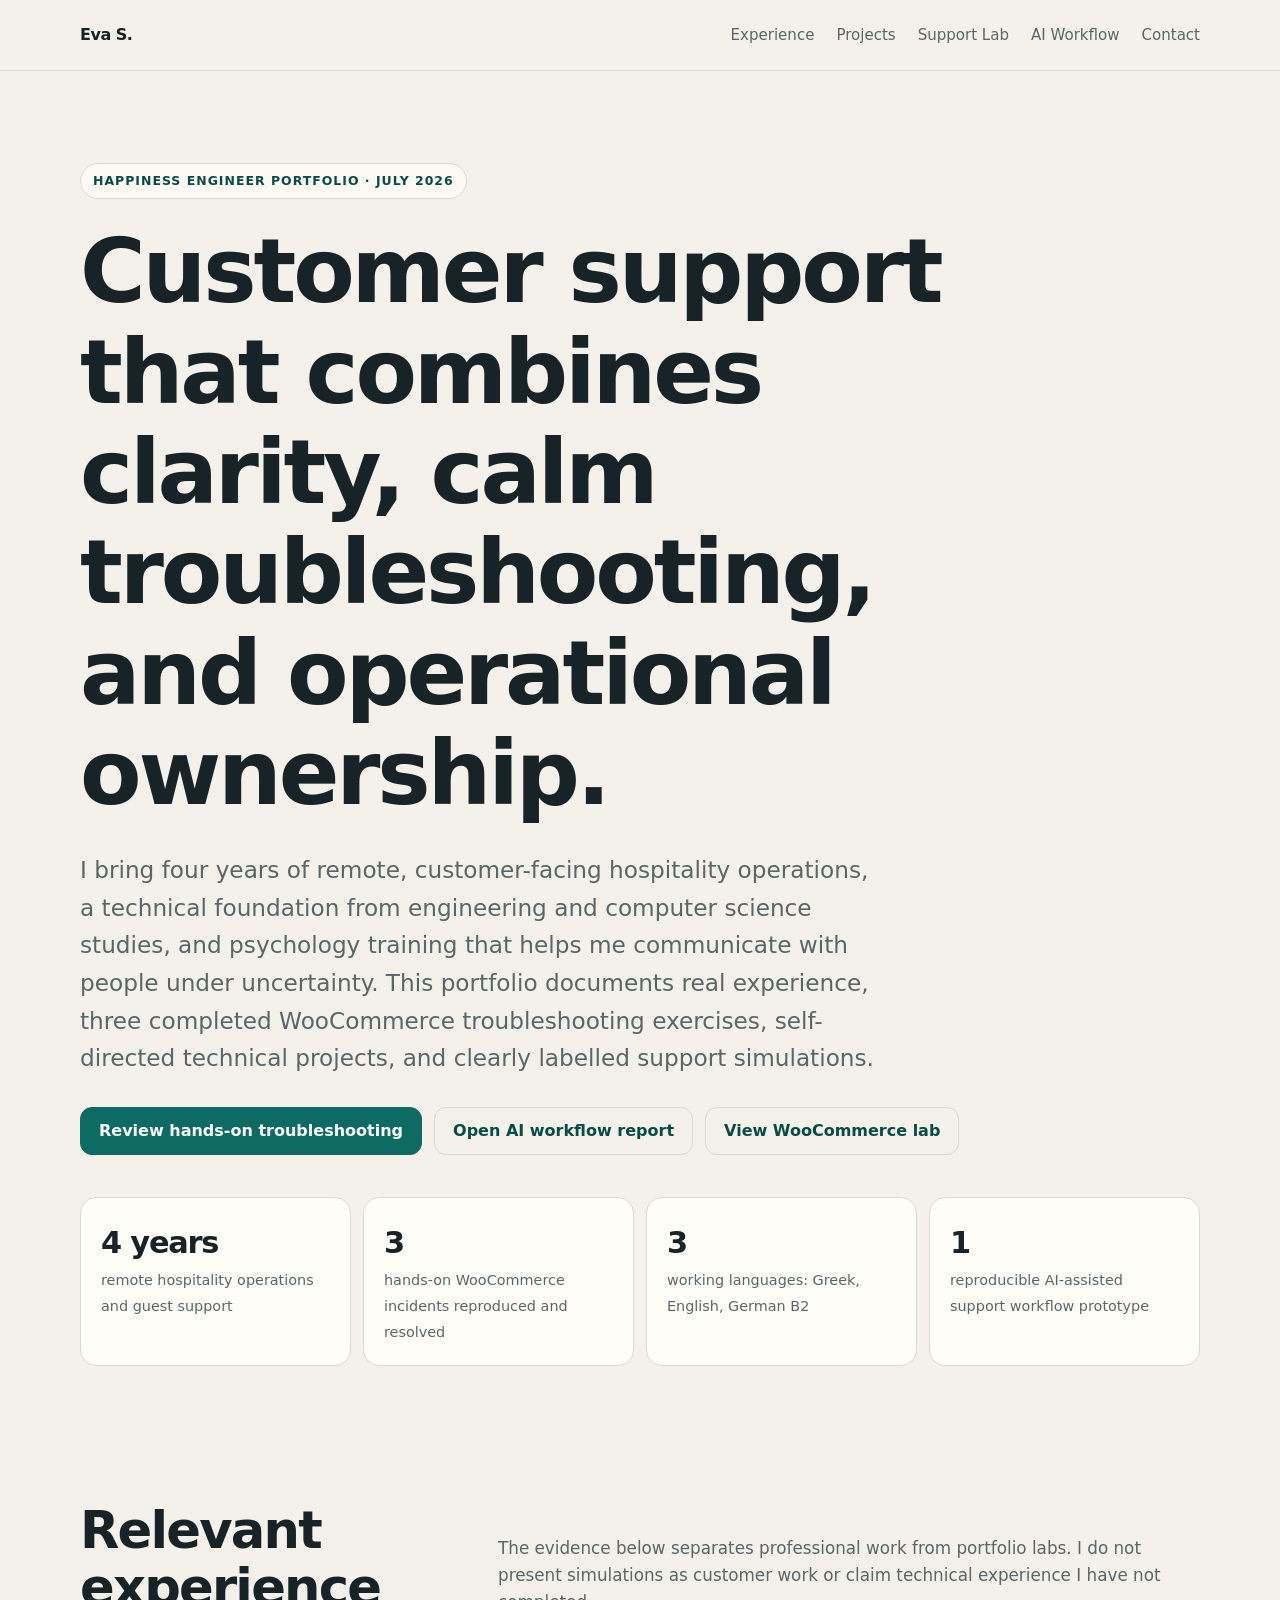
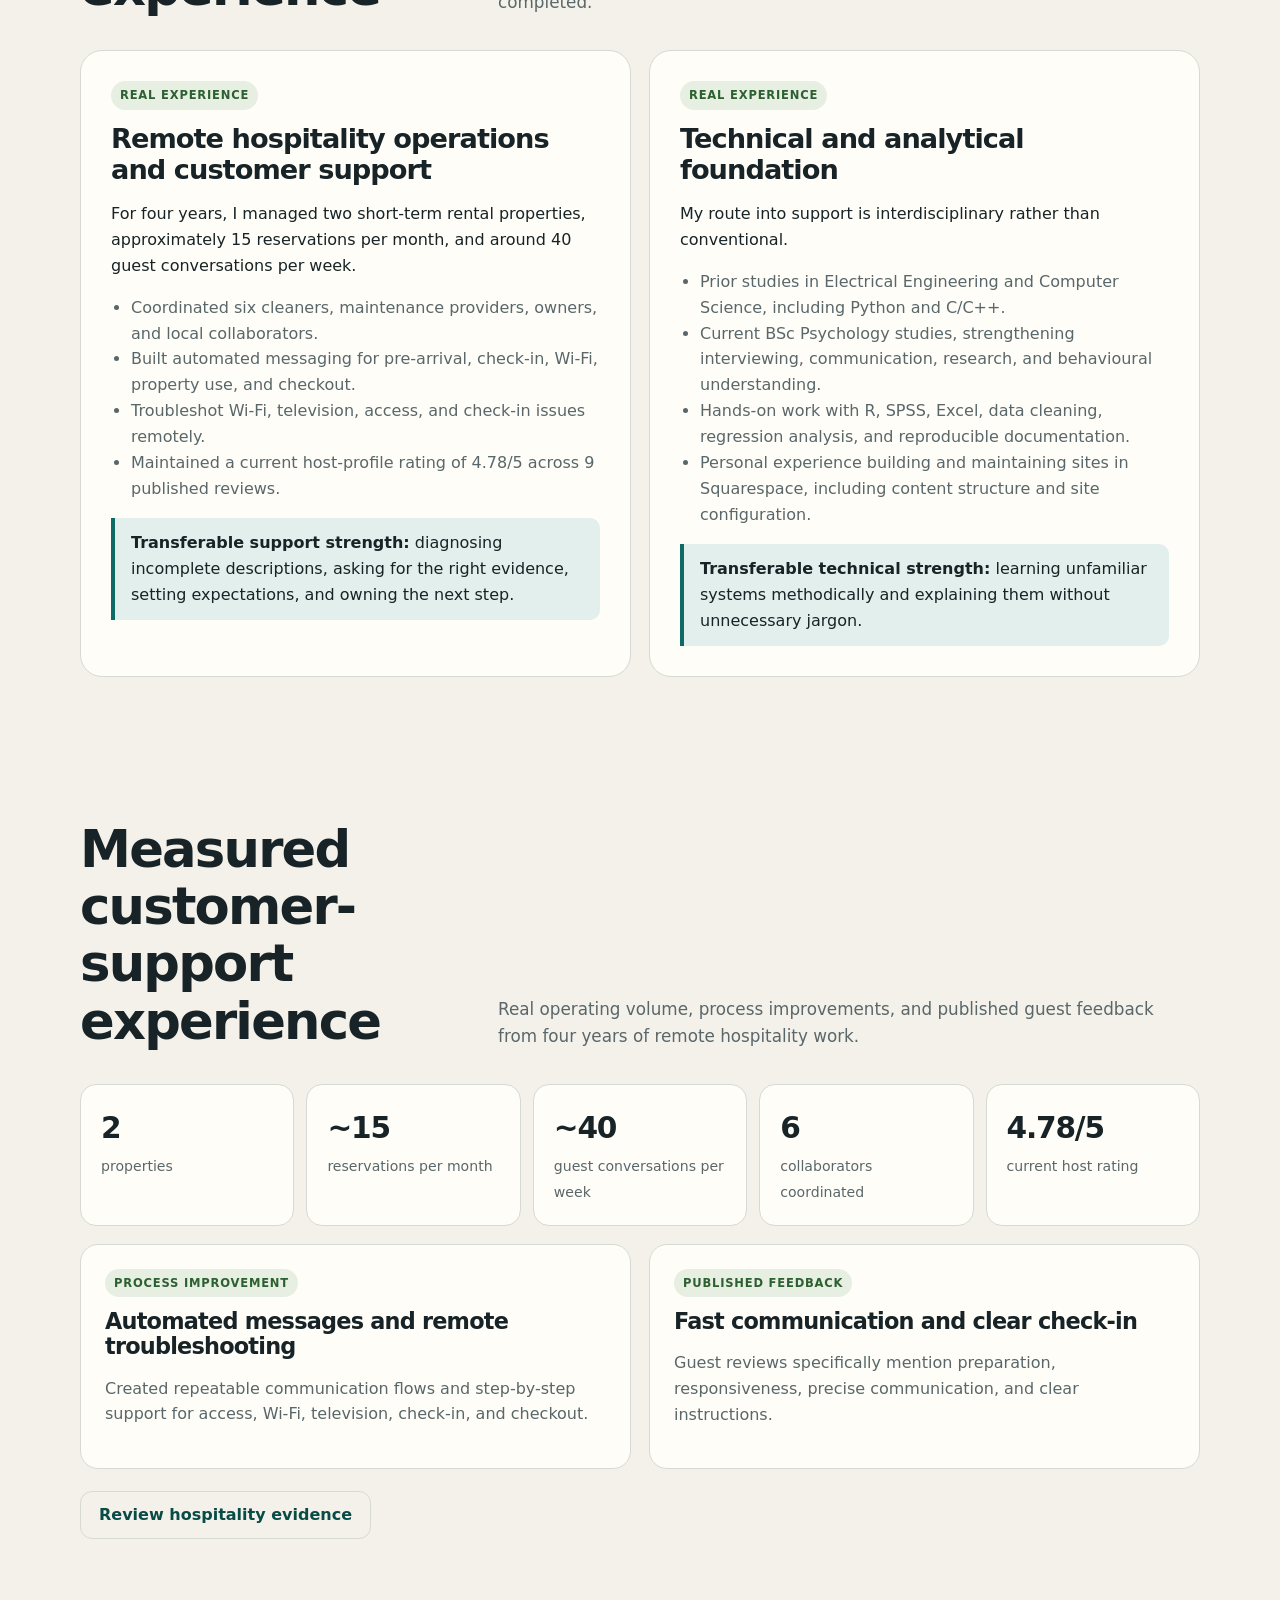
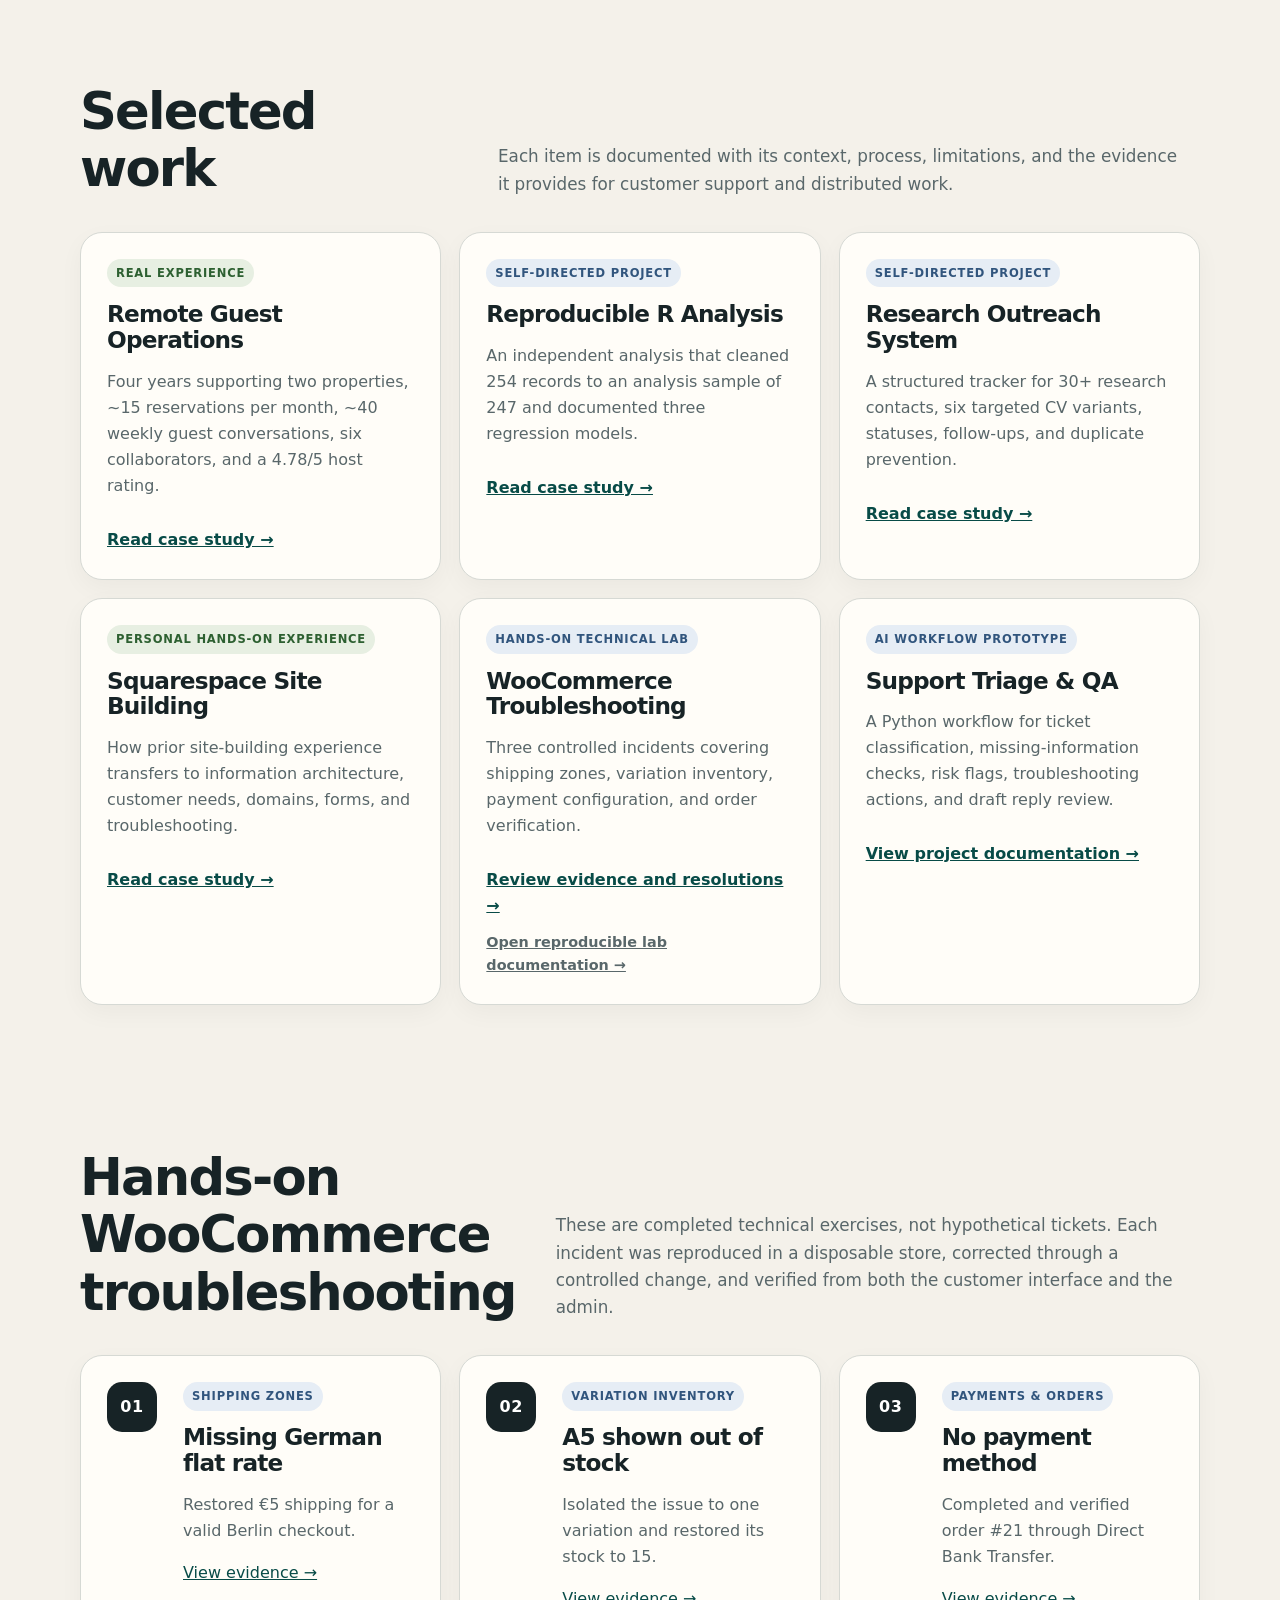
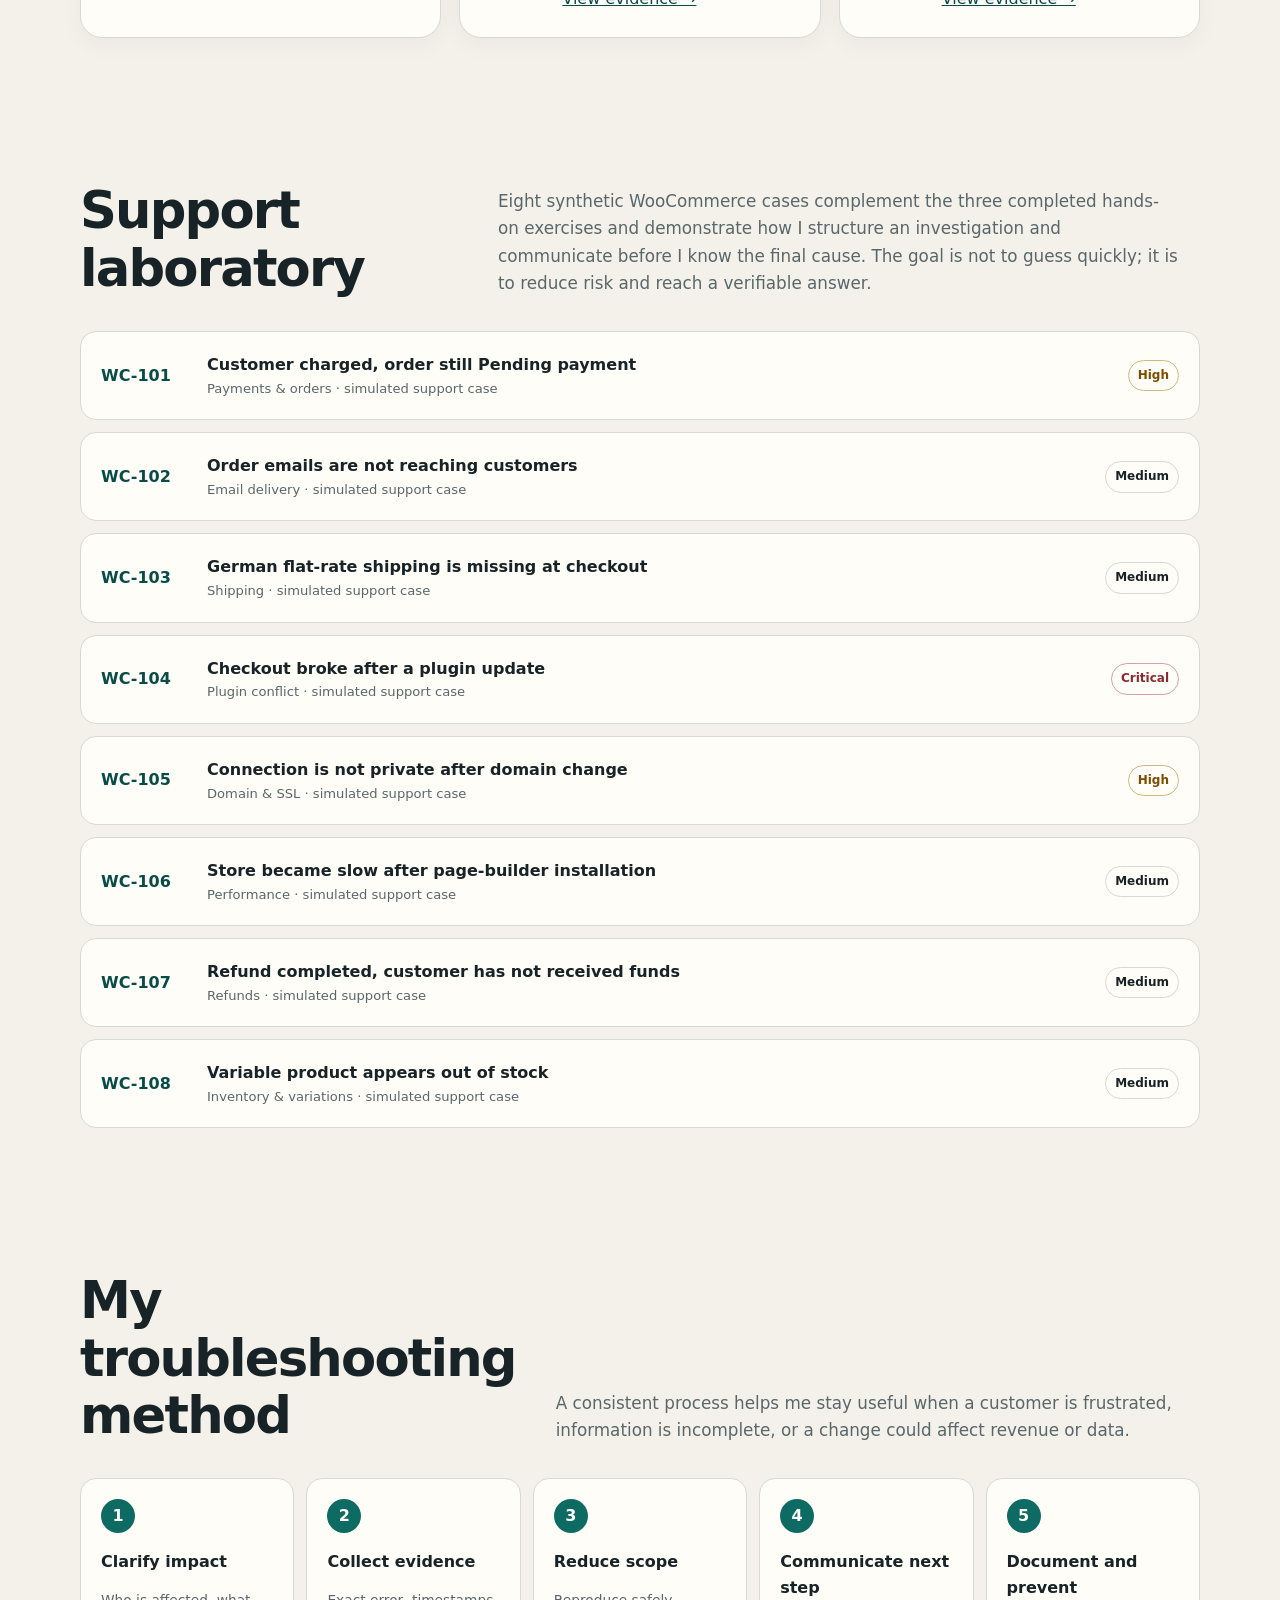
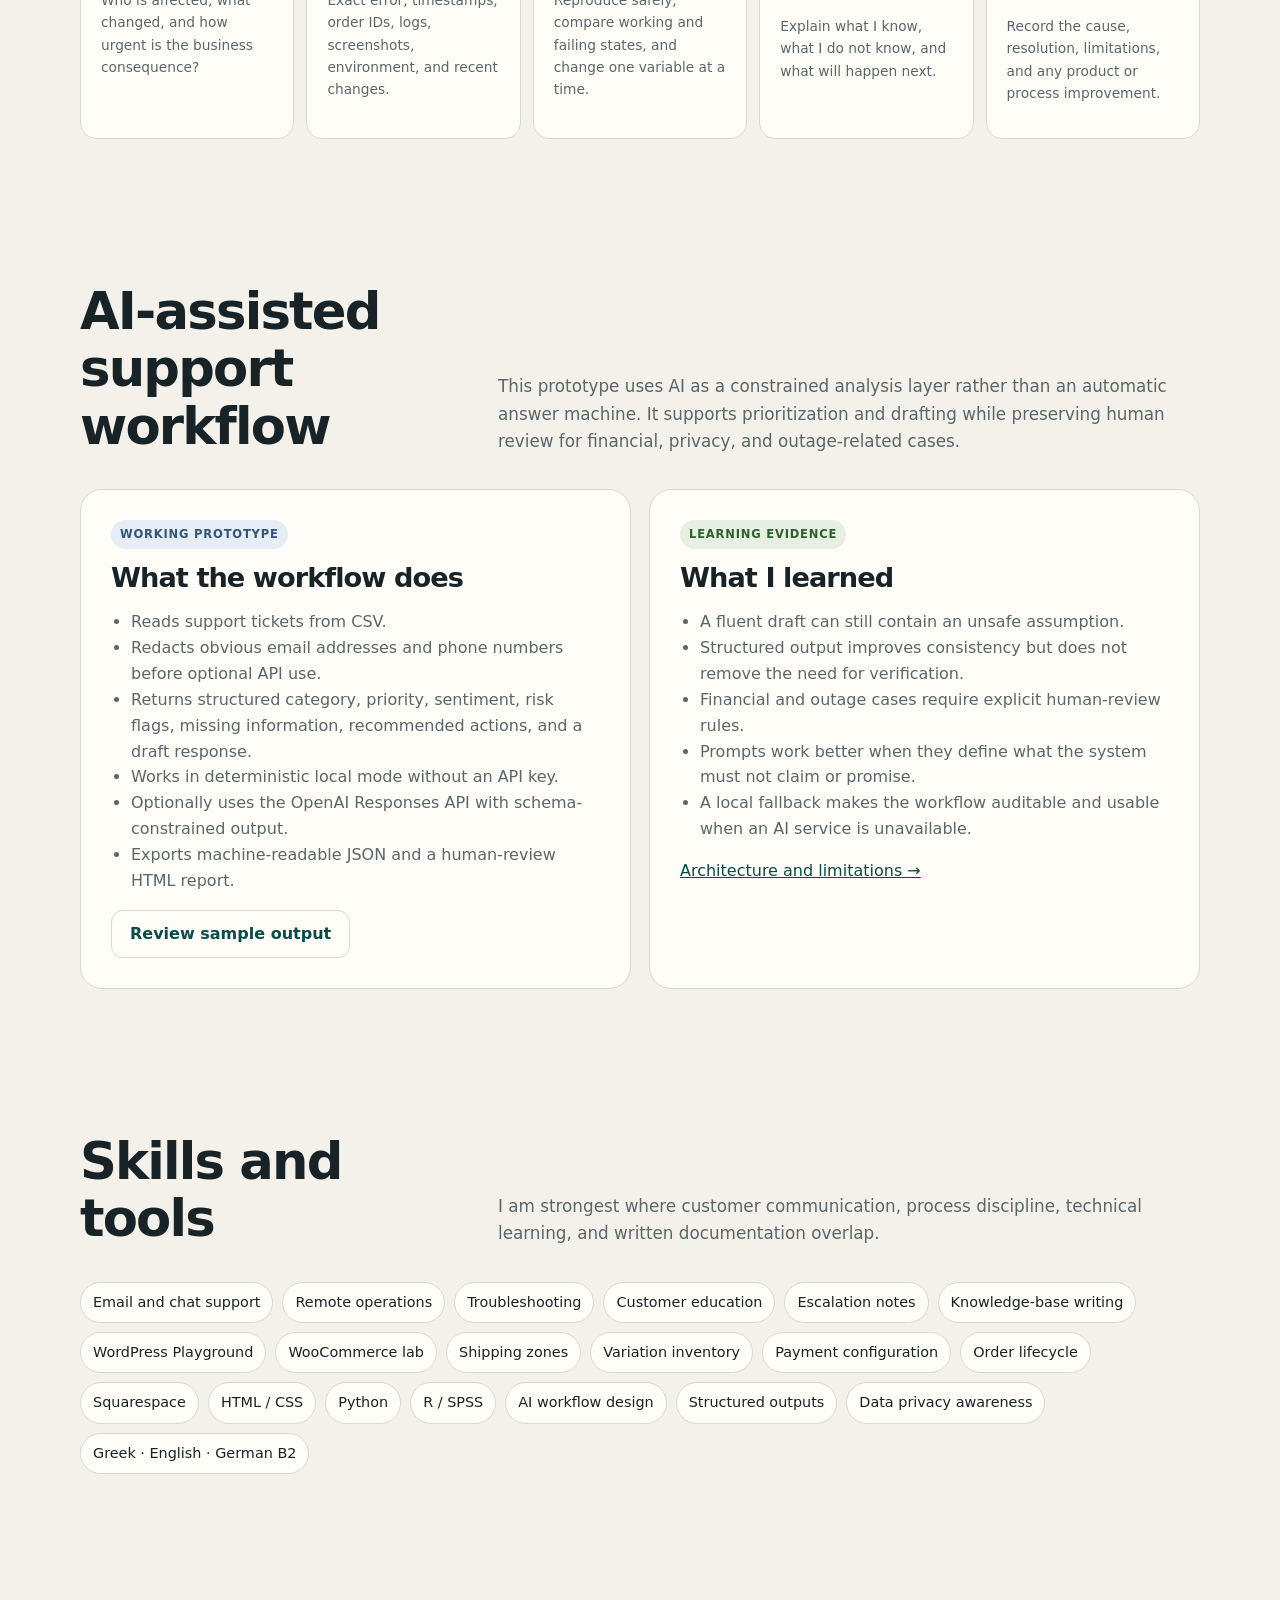
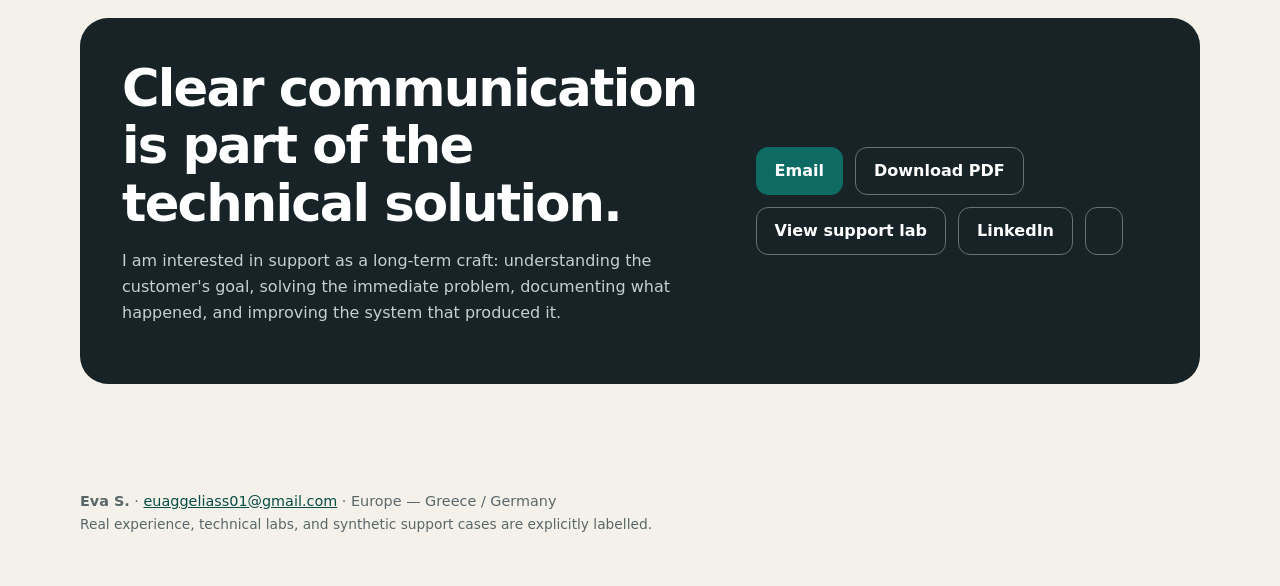
==== commit c21a9b39: "Add quantified hospitality experience" ====
--- a/docs/index.html
+++ b/docs/index.html
@@ -1,313 +1,324 @@
-<!doctype html>
+<!DOCTYPE html>
+
 <html lang="en">
 <head>
-  <meta charset="utf-8">
-  <meta name="viewport" content="width=device-width,initial-scale=1">
-  <meta name="description" content="Eva S. — Customer support, technical troubleshooting, remote operations, WordPress/WooCommerce support lab and AI-assisted workflow portfolio.">
-  <title>Eva S. — Customer Support & Technical Operations Portfolio</title>
-  <link rel="stylesheet" href="styles.css">
-</head>
+<meta charset="utf-8"/>
+<meta content="width=device-width,initial-scale=1" name="viewport"/>
+<meta content="Eva S. — Customer support, technical troubleshooting, remote operations, WordPress/WooCommerce support lab and AI-assisted workflow portfolio." name="description"/>
+<title>Eva S. — Customer Support &amp; Technical Operations Portfolio</title>
+<link href="styles.css" rel="stylesheet"/>
+<script defer="True" src="profile.js"></script></head>
 <body>
 <header class="site-header">
-  <div class="container nav">
-    <a class="brand" href="#top">Eva S.</a>
-    <nav class="nav-links" aria-label="Main navigation">
-      <a href="#experience">Experience</a>
-      <a href="#projects">Projects</a>
-      <a href="#support-lab">Support Lab</a>
-      <a href="#ai">AI Workflow</a>
-      <a href="#contact">Contact</a>
-    </nav>
-  </div>
+<div class="container nav">
+<a class="brand" data-profile-display-name="" href="#top">Eva S.</a>
+<nav aria-label="Main navigation" class="nav-links">
+<a href="#experience">Experience</a>
+<a href="#projects">Projects</a>
+<a href="#support-lab">Support Lab</a>
+<a href="#ai">AI Workflow</a>
+<a href="#contact">Contact</a>
+</nav>
+</div>
 </header>
-
 <main id="top">
 <section class="hero">
-  <div class="container">
-    <span class="eyebrow">Happiness Engineer portfolio · July 2026</span>
-    <h1>Customer support that combines clarity, calm troubleshooting, and operational ownership.</h1>
-    <p class="lead">I bring four years of remote, customer-facing hospitality operations, a technical foundation from engineering and computer science studies, and psychology training that helps me communicate with people under uncertainty. This portfolio documents real experience, three completed WooCommerce troubleshooting exercises, self-directed technical projects, and clearly labelled support simulations.</p>
-    <div class="hero-actions">
-      <a class="btn" href="case-studies/woocommerce_troubleshooting.html">Review hands-on troubleshooting</a>
-      <a class="btn secondary" href="ai-support-workflow/report.html">Open AI workflow report</a>
-      <a class="btn secondary" id="launch-playground" href="woocommerce-lab/index.html">Launch WooCommerce lab</a>
-    </div>
-    <div class="stats">
-      <div class="stat"><strong>4 years</strong><span>remote hospitality operations and guest support</span></div>
-      <div class="stat"><strong>3</strong><span>hands-on WooCommerce incidents reproduced and resolved</span></div>
-      <div class="stat"><strong>3</strong><span>working languages: Greek, English, German B2</span></div>
-      <div class="stat"><strong>1</strong><span>reproducible AI-assisted support workflow prototype</span></div>
-    </div>
-  </div>
+<div class="container">
+<span class="eyebrow">Happiness Engineer portfolio · July 2026</span>
+<h1>Customer support that combines clarity, calm troubleshooting, and operational ownership.</h1>
+<p class="lead">I bring four years of remote, customer-facing hospitality operations, a technical foundation from engineering and computer science studies, and psychology training that helps me communicate with people under uncertainty. This portfolio documents real experience, three completed WooCommerce troubleshooting exercises, self-directed technical projects, and clearly labelled support simulations.</p>
+<div class="hero-actions">
+<a class="btn" href="case-studies/woocommerce_troubleshooting.html">Review hands-on troubleshooting</a>
+<a class="btn secondary" href="ai-support-workflow/report.html">Open AI workflow report</a>
+<a class="btn secondary" href="woocommerce-lab/index.html" id="launch-playground">Launch WooCommerce lab</a>
+</div>
+<div class="stats">
+<div class="stat"><strong>4 years</strong><span>remote hospitality operations and guest support</span></div>
+<div class="stat"><strong>3</strong><span>hands-on WooCommerce incidents reproduced and resolved</span></div>
+<div class="stat"><strong>3</strong><span>working languages: Greek, English, German B2</span></div>
+<div class="stat"><strong>1</strong><span>reproducible AI-assisted support workflow prototype</span></div>
+</div>
+</div>
+</section>
+<section id="experience">
+<div class="container">
+<div class="section-head">
+<h2>Relevant experience</h2>
+<p>The evidence below separates professional work from portfolio labs. I do not present simulations as customer work or claim technical experience I have not completed.</p>
+</div>
+<div class="two-col">
+<article class="case">
+<span class="label real">Real experience</span>
+<h3>Remote hospitality operations and customer support</h3>
+<p>For four years, I managed two short-term rental properties, approximately 15 reservations per month, and around 40 guest conversations per week.</p>
+<ul><li>Coordinated six cleaners, maintenance providers, owners, and local collaborators.</li><li>Built automated messaging for pre-arrival, check-in, Wi-Fi, property use, and checkout.</li><li>Troubleshot Wi-Fi, television, access, and check-in issues remotely.</li><li>Maintained a current host-profile rating of 4.78/5 across 9 published reviews.</li></ul>
+<div class="result"><strong>Transferable support strength:</strong> diagnosing incomplete descriptions, asking for the right evidence, setting expectations, and owning the next step.</div>
+</article>
+<article class="case">
+<span class="label real">Real experience</span>
+<h3>Technical and analytical foundation</h3>
+<p>My route into support is interdisciplinary rather than conventional.</p>
+<ul>
+<li>Prior studies in Electrical Engineering and Computer Science, including Python and C/C++.</li>
+<li>Current BSc Psychology studies, strengthening interviewing, communication, research, and behavioural understanding.</li>
+<li>Hands-on work with R, SPSS, Excel, data cleaning, regression analysis, and reproducible documentation.</li>
+<li>Personal experience building and maintaining sites in Squarespace, including content structure and site configuration.</li>
+</ul>
+<div class="result"><strong>Transferable technical strength:</strong> learning unfamiliar systems methodically and explaining them without unnecessary jargon.</div>
+</article>
+</div>
+</div>
 </section>
 
-<section id="experience">
-  <div class="container">
-    <div class="section-head">
-      <h2>Relevant experience</h2>
-      <p>The evidence below separates professional work from portfolio labs. I do not present simulations as customer work or claim technical experience I have not completed.</p>
-    </div>
-    <div class="two-col">
-      <article class="case">
-        <span class="label real">Real experience</span>
-        <h3>Remote hospitality operations and customer support</h3>
-        <p>For four years, I managed guest communication and operational coordination for short-term accommodation remotely.</p>
-        <ul>
-          <li>Wrote pre-arrival, access, Wi-Fi, electricity, key-box, checkout, and issue-resolution instructions.</li>
-          <li>Supported guests with different technical confidence levels and different preferences for contact.</li>
-          <li>Coordinated cleaners, maintenance, access, and handoffs without being physically present.</li>
-          <li>Handled time-sensitive problems while keeping communication calm, specific, and practical.</li>
-        </ul>
-        <div class="result"><strong>Transferable support strength:</strong> diagnosing incomplete descriptions, asking for the right evidence, setting expectations, and owning the next step.</div>
-      </article>
-      <article class="case">
-        <span class="label real">Real experience</span>
-        <h3>Technical and analytical foundation</h3>
-        <p>My route into support is interdisciplinary rather than conventional.</p>
-        <ul>
-          <li>Prior studies in Electrical Engineering and Computer Science, including Python and C/C++.</li>
-          <li>Current BSc Psychology studies, strengthening interviewing, communication, research, and behavioural understanding.</li>
-          <li>Hands-on work with R, SPSS, Excel, data cleaning, regression analysis, and reproducible documentation.</li>
-          <li>Personal experience building and maintaining sites in Squarespace, including content structure and site configuration.</li>
-        </ul>
-        <div class="result"><strong>Transferable technical strength:</strong> learning unfamiliar systems methodically and explaining them without unnecessary jargon.</div>
-      </article>
-    </div>
-  </div>
-</section>
-
+<section id="hospitality-evidence">
+<div class="container">
+<div class="section-head">
+<h2>Measured customer-support experience</h2>
+<p>Real operating volume, process improvements, and published guest feedback from four years of remote hospitality work.</p>
+</div>
+<div class="hospitality-metrics">
+<div class="hospitality-metric"><strong>2</strong><span>properties</span></div>
+<div class="hospitality-metric"><strong>~15</strong><span>reservations per month</span></div>
+<div class="hospitality-metric"><strong>~40</strong><span>guest conversations per week</span></div>
+<div class="hospitality-metric"><strong>6</strong><span>collaborators coordinated</span></div>
+<div class="hospitality-metric"><strong>4.78/5</strong><span>current host rating</span></div>
+</div>
+<div class="hospitality-proof">
+<div>
+<span class="label real">Process improvement</span>
+<h3>Automated messages and remote troubleshooting</h3>
+<p>Created repeatable communication flows and step-by-step support for access, Wi-Fi, television, check-in, and checkout.</p>
+</div>
+<div>
+<span class="label real">Published feedback</span>
+<h3>Fast communication and clear check-in</h3>
+<p>Guest reviews specifically mention preparation, responsiveness, precise communication, and clear instructions.</p>
+</div>
+</div>
+<a class="btn secondary hospitality-link" href="case-studies/airbnb_operations.html">Review hospitality evidence</a>
+</div>
+</section>
 <section id="projects">
-  <div class="container">
-    <div class="section-head">
-      <h2>Selected work</h2>
-      <p>Each item is documented with its context, process, limitations, and the evidence it provides for customer support and distributed work.</p>
-    </div>
-    <div class="card-grid">
-      <article class="card">
-        <span class="label real">Real experience</span>
-        <h3>Remote Guest Operations</h3>
-        <p>A case study on writing low-friction instructions, coordinating handoffs, and resolving practical problems remotely.</p>
-        <a class="link" href="case-studies/airbnb_operations.html">Read case study →</a>
-      </article>
-      <article class="card">
-        <span class="label lab">Self-directed project</span>
-        <h3>Reproducible R Analysis</h3>
-        <p>An independent analysis that cleaned 254 records to an analysis sample of 247 and documented three regression models.</p>
-        <a class="link" href="case-studies/research_data_workflow.html">Read case study →</a>
-      </article>
-      <article class="card">
-        <span class="label lab">Self-directed project</span>
-        <h3>Research Outreach System</h3>
-        <p>A structured tracker for 30+ research contacts, six targeted CV variants, statuses, follow-ups, and duplicate prevention.</p>
-        <a class="link" href="case-studies/outreach_operations.html">Read case study →</a>
-      </article>
-      <article class="card">
-        <span class="label real">Personal hands-on experience</span>
-        <h3>Squarespace Site Building</h3>
-        <p>How prior site-building experience transfers to information architecture, customer needs, domains, forms, and troubleshooting.</p>
-        <a class="link" href="case-studies/squarespace_site_building.html">Read case study →</a>
-      </article>
-      <article class="card">
-        <span class="label lab">Hands-on technical lab</span>
-        <h3>WooCommerce Troubleshooting</h3>
-        <p>Three controlled incidents covering shipping zones, variation inventory, payment configuration, and order verification.</p>
-        <a class="link" href="case-studies/woocommerce_troubleshooting.html">Review evidence and resolutions →</a>
-        <a class="link sublink" href="woocommerce-lab/index.html">Open reproducible lab documentation →</a>
-      </article>
-      <article class="card">
-        <span class="label lab">AI workflow prototype</span>
-        <h3>Support Triage & QA</h3>
-        <p>A Python workflow for ticket classification, missing-information checks, risk flags, troubleshooting actions, and draft reply review.</p>
-        <a class="link" href="ai-support-workflow/index.html">View project documentation →</a>
-      </article>
-    </div>
-  </div>
-</section>
-
-
+<div class="container">
+<div class="section-head">
+<h2>Selected work</h2>
+<p>Each item is documented with its context, process, limitations, and the evidence it provides for customer support and distributed work.</p>
+</div>
+<div class="card-grid">
+<article class="card">
+<span class="label real">Real experience</span>
+<h3>Remote Guest Operations</h3>
+<p>Four years supporting two properties, ~15 reservations per month, ~40 weekly guest conversations, six collaborators, and a 4.78/5 host rating.</p>
+<a class="link" href="case-studies/airbnb_operations.html">Read case study →</a>
+</article>
+<article class="card">
+<span class="label lab">Self-directed project</span>
+<h3>Reproducible R Analysis</h3>
+<p>An independent analysis that cleaned 254 records to an analysis sample of 247 and documented three regression models.</p>
+<a class="link" href="case-studies/research_data_workflow.html">Read case study →</a>
+</article>
+<article class="card">
+<span class="label lab">Self-directed project</span>
+<h3>Research Outreach System</h3>
+<p>A structured tracker for 30+ research contacts, six targeted CV variants, statuses, follow-ups, and duplicate prevention.</p>
+<a class="link" href="case-studies/outreach_operations.html">Read case study →</a>
+</article>
+<article class="card">
+<span class="label real">Personal hands-on experience</span>
+<h3>Squarespace Site Building</h3>
+<p>How prior site-building experience transfers to information architecture, customer needs, domains, forms, and troubleshooting.</p>
+<a class="link" href="case-studies/squarespace_site_building.html">Read case study →</a>
+</article>
+<article class="card">
+<span class="label lab">Hands-on technical lab</span>
+<h3>WooCommerce Troubleshooting</h3>
+<p>Three controlled incidents covering shipping zones, variation inventory, payment configuration, and order verification.</p>
+<a class="link" href="case-studies/woocommerce_troubleshooting.html">Review evidence and resolutions →</a>
+<a class="link sublink" href="woocommerce-lab/index.html">Open reproducible lab documentation →</a>
+</article>
+<article class="card">
+<span class="label lab">AI workflow prototype</span>
+<h3>Support Triage &amp; QA</h3>
+<p>A Python workflow for ticket classification, missing-information checks, risk flags, troubleshooting actions, and draft reply review.</p>
+<a class="link" href="ai-support-workflow/index.html">View project documentation →</a>
+</article>
+</div>
+</div>
+</section>
 <section id="hands-on">
-  <div class="container">
-    <div class="section-head">
-      <h2>Hands-on WooCommerce troubleshooting</h2>
-      <p>These are completed technical exercises, not hypothetical tickets. Each incident was reproduced in a disposable store, corrected through a controlled change, and verified from both the customer interface and the admin.</p>
-    </div>
-    <div class="incident-grid">
-      <article class="incident-card">
-        <span class="incident-number">01</span>
-        <div><span class="label lab">Shipping zones</span><h3>Missing German flat rate</h3><p>Restored €5 shipping for a valid Berlin checkout.</p><a class="link" href="case-studies/woocommerce_troubleshooting.html#shipping">View evidence →</a></div>
-      </article>
-      <article class="incident-card">
-        <span class="incident-number">02</span>
-        <div><span class="label lab">Variation inventory</span><h3>A5 shown out of stock</h3><p>Isolated the issue to one variation and restored its stock to 15.</p><a class="link" href="case-studies/woocommerce_troubleshooting.html#variation">View evidence →</a></div>
-      </article>
-      <article class="incident-card">
-        <span class="incident-number">03</span>
-        <div><span class="label lab">Payments & orders</span><h3>No payment method</h3><p>Completed and verified order #21 through Direct Bank Transfer.</p><a class="link" href="case-studies/woocommerce_troubleshooting.html#payment">View evidence →</a></div>
-      </article>
-    </div>
-  </div>
-</section>
-
+<div class="container">
+<div class="section-head">
+<h2>Hands-on WooCommerce troubleshooting</h2>
+<p>These are completed technical exercises, not hypothetical tickets. Each incident was reproduced in a disposable store, corrected through a controlled change, and verified from both the customer interface and the admin.</p>
+</div>
+<div class="incident-grid">
+<article class="incident-card">
+<span class="incident-number">01</span>
+<div><span class="label lab">Shipping zones</span><h3>Missing German flat rate</h3><p>Restored €5 shipping for a valid Berlin checkout.</p><a class="link" href="case-studies/woocommerce_troubleshooting.html#shipping">View evidence →</a></div>
+</article>
+<article class="incident-card">
+<span class="incident-number">02</span>
+<div><span class="label lab">Variation inventory</span><h3>A5 shown out of stock</h3><p>Isolated the issue to one variation and restored its stock to 15.</p><a class="link" href="case-studies/woocommerce_troubleshooting.html#variation">View evidence →</a></div>
+</article>
+<article class="incident-card">
+<span class="incident-number">03</span>
+<div><span class="label lab">Payments &amp; orders</span><h3>No payment method</h3><p>Completed and verified order #21 through Direct Bank Transfer.</p><a class="link" href="case-studies/woocommerce_troubleshooting.html#payment">View evidence →</a></div>
+</article>
+</div>
+</div>
+</section>
 <section id="support-lab">
-  <div class="container">
-    <div class="section-head">
-      <h2>Support laboratory</h2>
-      <p>Eight synthetic WooCommerce cases complement the three completed hands-on exercises and demonstrate how I structure an investigation and communicate before I know the final cause. The goal is not to guess quickly; it is to reduce risk and reach a verifiable answer.</p>
-    </div>
-    <div class="ticket-list">
-      <a class="ticket" href="support-lab/index.html#WC-101">
-      <div class="ticket-id">WC-101</div>
-      <div><div class="ticket-title">Customer charged, order still Pending payment</div>
-      <div class="ticket-meta">Payments &amp; orders · simulated support case</div></div>
-      <div class="priority High">High</div>
-    </a>
+<div class="container">
+<div class="section-head">
+<h2>Support laboratory</h2>
+<p>Eight synthetic WooCommerce cases complement the three completed hands-on exercises and demonstrate how I structure an investigation and communicate before I know the final cause. The goal is not to guess quickly; it is to reduce risk and reach a verifiable answer.</p>
+</div>
+<div class="ticket-list">
+<a class="ticket" href="support-lab/index.html#WC-101">
+<div class="ticket-id">WC-101</div>
+<div><div class="ticket-title">Customer charged, order still Pending payment</div>
+<div class="ticket-meta">Payments &amp; orders · simulated support case</div></div>
+<div class="priority High">High</div>
+</a>
 <a class="ticket" href="support-lab/index.html#WC-102">
-      <div class="ticket-id">WC-102</div>
-      <div><div class="ticket-title">Order emails are not reaching customers</div>
-      <div class="ticket-meta">Email delivery · simulated support case</div></div>
-      <div class="priority Medium">Medium</div>
-    </a>
+<div class="ticket-id">WC-102</div>
+<div><div class="ticket-title">Order emails are not reaching customers</div>
+<div class="ticket-meta">Email delivery · simulated support case</div></div>
+<div class="priority Medium">Medium</div>
+</a>
 <a class="ticket" href="support-lab/index.html#WC-103">
-      <div class="ticket-id">WC-103</div>
-      <div><div class="ticket-title">German flat-rate shipping is missing at checkout</div>
-      <div class="ticket-meta">Shipping · simulated support case</div></div>
-      <div class="priority Medium">Medium</div>
-    </a>
+<div class="ticket-id">WC-103</div>
+<div><div class="ticket-title">German flat-rate shipping is missing at checkout</div>
+<div class="ticket-meta">Shipping · simulated support case</div></div>
+<div class="priority Medium">Medium</div>
+</a>
 <a class="ticket" href="support-lab/index.html#WC-104">
-      <div class="ticket-id">WC-104</div>
-      <div><div class="ticket-title">Checkout broke after a plugin update</div>
-      <div class="ticket-meta">Plugin conflict · simulated support case</div></div>
-      <div class="priority Critical">Critical</div>
-    </a>
+<div class="ticket-id">WC-104</div>
+<div><div class="ticket-title">Checkout broke after a plugin update</div>
+<div class="ticket-meta">Plugin conflict · simulated support case</div></div>
+<div class="priority Critical">Critical</div>
+</a>
 <a class="ticket" href="support-lab/index.html#WC-105">
-      <div class="ticket-id">WC-105</div>
-      <div><div class="ticket-title">Connection is not private after domain change</div>
-      <div class="ticket-meta">Domain &amp; SSL · simulated support case</div></div>
-      <div class="priority High">High</div>
-    </a>
+<div class="ticket-id">WC-105</div>
+<div><div class="ticket-title">Connection is not private after domain change</div>
+<div class="ticket-meta">Domain &amp; SSL · simulated support case</div></div>
+<div class="priority High">High</div>
+</a>
 <a class="ticket" href="support-lab/index.html#WC-106">
-      <div class="ticket-id">WC-106</div>
-      <div><div class="ticket-title">Store became slow after page-builder installation</div>
-      <div class="ticket-meta">Performance · simulated support case</div></div>
-      <div class="priority Medium">Medium</div>
-    </a>
+<div class="ticket-id">WC-106</div>
+<div><div class="ticket-title">Store became slow after page-builder installation</div>
+<div class="ticket-meta">Performance · simulated support case</div></div>
+<div class="priority Medium">Medium</div>
+</a>
 <a class="ticket" href="support-lab/index.html#WC-107">
-      <div class="ticket-id">WC-107</div>
-      <div><div class="ticket-title">Refund completed, customer has not received funds</div>
-      <div class="ticket-meta">Refunds · simulated support case</div></div>
-      <div class="priority Medium">Medium</div>
-    </a>
+<div class="ticket-id">WC-107</div>
+<div><div class="ticket-title">Refund completed, customer has not received funds</div>
+<div class="ticket-meta">Refunds · simulated support case</div></div>
+<div class="priority Medium">Medium</div>
+</a>
 <a class="ticket" href="support-lab/index.html#WC-108">
-      <div class="ticket-id">WC-108</div>
-      <div><div class="ticket-title">Variable product appears out of stock</div>
-      <div class="ticket-meta">Inventory &amp; variations · simulated support case</div></div>
-      <div class="priority Medium">Medium</div>
-    </a>
-    </div>
-  </div>
-</section>
-
+<div class="ticket-id">WC-108</div>
+<div><div class="ticket-title">Variable product appears out of stock</div>
+<div class="ticket-meta">Inventory &amp; variations · simulated support case</div></div>
+<div class="priority Medium">Medium</div>
+</a>
+</div>
+</div>
+</section>
 <section>
-  <div class="container">
-    <div class="section-head">
-      <h2>My troubleshooting method</h2>
-      <p>A consistent process helps me stay useful when a customer is frustrated, information is incomplete, or a change could affect revenue or data.</p>
-    </div>
-    <div class="process">
-      <div class="step"><strong>Clarify impact</strong><p class="small">Who is affected, what changed, and how urgent is the business consequence?</p></div>
-      <div class="step"><strong>Collect evidence</strong><p class="small">Exact error, timestamps, order IDs, logs, screenshots, environment, and recent changes.</p></div>
-      <div class="step"><strong>Reduce scope</strong><p class="small">Reproduce safely, compare working and failing states, and change one variable at a time.</p></div>
-      <div class="step"><strong>Communicate next step</strong><p class="small">Explain what I know, what I do not know, and what will happen next.</p></div>
-      <div class="step"><strong>Document and prevent</strong><p class="small">Record the cause, resolution, limitations, and any product or process improvement.</p></div>
-    </div>
-  </div>
-</section>
-
+<div class="container">
+<div class="section-head">
+<h2>My troubleshooting method</h2>
+<p>A consistent process helps me stay useful when a customer is frustrated, information is incomplete, or a change could affect revenue or data.</p>
+</div>
+<div class="process">
+<div class="step"><strong>Clarify impact</strong><p class="small">Who is affected, what changed, and how urgent is the business consequence?</p></div>
+<div class="step"><strong>Collect evidence</strong><p class="small">Exact error, timestamps, order IDs, logs, screenshots, environment, and recent changes.</p></div>
+<div class="step"><strong>Reduce scope</strong><p class="small">Reproduce safely, compare working and failing states, and change one variable at a time.</p></div>
+<div class="step"><strong>Communicate next step</strong><p class="small">Explain what I know, what I do not know, and what will happen next.</p></div>
+<div class="step"><strong>Document and prevent</strong><p class="small">Record the cause, resolution, limitations, and any product or process improvement.</p></div>
+</div>
+</div>
+</section>
 <section id="ai">
-  <div class="container">
-    <div class="section-head">
-      <h2>AI-assisted support workflow</h2>
-      <p>This prototype uses AI as a constrained analysis layer rather than an automatic answer machine. It supports prioritization and drafting while preserving human review for financial, privacy, and outage-related cases.</p>
-    </div>
-    <div class="two-col">
-      <article class="case">
-        <span class="label lab">Working prototype</span>
-        <h3>What the workflow does</h3>
-        <ul>
-          <li>Reads support tickets from CSV.</li>
-          <li>Redacts obvious email addresses and phone numbers before optional API use.</li>
-          <li>Returns structured category, priority, sentiment, risk flags, missing information, recommended actions, and a draft response.</li>
-          <li>Works in deterministic local mode without an API key.</li>
-          <li>Optionally uses the OpenAI Responses API with schema-constrained output.</li>
-          <li>Exports machine-readable JSON and a human-review HTML report.</li>
-        </ul>
-        <a class="btn secondary" href="ai-support-workflow/report.html">Review sample output</a>
-      </article>
-      <article class="case">
-        <span class="label real">Learning evidence</span>
-        <h3>What I learned</h3>
-        <ul>
-          <li>A fluent draft can still contain an unsafe assumption.</li>
-          <li>Structured output improves consistency but does not remove the need for verification.</li>
-          <li>Financial and outage cases require explicit human-review rules.</li>
-          <li>Prompts work better when they define what the system must not claim or promise.</li>
-          <li>A local fallback makes the workflow auditable and usable when an AI service is unavailable.</li>
-        </ul>
-        <a class="link" href="ai-support-workflow/index.html">Architecture and limitations →</a>
-      </article>
-    </div>
-  </div>
-</section>
-
+<div class="container">
+<div class="section-head">
+<h2>AI-assisted support workflow</h2>
+<p>This prototype uses AI as a constrained analysis layer rather than an automatic answer machine. It supports prioritization and drafting while preserving human review for financial, privacy, and outage-related cases.</p>
+</div>
+<div class="two-col">
+<article class="case">
+<span class="label lab">Working prototype</span>
+<h3>What the workflow does</h3>
+<ul>
+<li>Reads support tickets from CSV.</li>
+<li>Redacts obvious email addresses and phone numbers before optional API use.</li>
+<li>Returns structured category, priority, sentiment, risk flags, missing information, recommended actions, and a draft response.</li>
+<li>Works in deterministic local mode without an API key.</li>
+<li>Optionally uses the OpenAI Responses API with schema-constrained output.</li>
+<li>Exports machine-readable JSON and a human-review HTML report.</li>
+</ul>
+<a class="btn secondary" href="ai-support-workflow/report.html">Review sample output</a>
+</article>
+<article class="case">
+<span class="label real">Learning evidence</span>
+<h3>What I learned</h3>
+<ul>
+<li>A fluent draft can still contain an unsafe assumption.</li>
+<li>Structured output improves consistency but does not remove the need for verification.</li>
+<li>Financial and outage cases require explicit human-review rules.</li>
+<li>Prompts work better when they define what the system must not claim or promise.</li>
+<li>A local fallback makes the workflow auditable and usable when an AI service is unavailable.</li>
+</ul>
+<a class="link" href="ai-support-workflow/index.html">Architecture and limitations →</a>
+</article>
+</div>
+</div>
+</section>
 <section>
-  <div class="container">
-    <div class="section-head">
-      <h2>Skills and tools</h2>
-      <p>I am strongest where customer communication, process discipline, technical learning, and written documentation overlap.</p>
-    </div>
-    <div class="skill-cloud">
-      <span class="skill">Email and chat support</span>
-      <span class="skill">Remote operations</span>
-      <span class="skill">Troubleshooting</span>
-      <span class="skill">Customer education</span>
-      <span class="skill">Escalation notes</span>
-      <span class="skill">Knowledge-base writing</span>
-      <span class="skill">WordPress Playground</span>
-      <span class="skill">WooCommerce lab</span><span class="skill">Shipping zones</span><span class="skill">Variation inventory</span><span class="skill">Payment configuration</span><span class="skill">Order lifecycle</span>
-      <span class="skill">Squarespace</span>
-      <span class="skill">HTML / CSS</span>
-      <span class="skill">Python</span>
-      <span class="skill">R / SPSS</span>
-      <span class="skill">AI workflow design</span>
-      <span class="skill">Structured outputs</span>
-      <span class="skill">Data privacy awareness</span>
-      <span class="skill">Greek · English · German B2</span>
-    </div>
-  </div>
-</section>
-
+<div class="container">
+<div class="section-head">
+<h2>Skills and tools</h2>
+<p>I am strongest where customer communication, process discipline, technical learning, and written documentation overlap.</p>
+</div>
+<div class="skill-cloud">
+<span class="skill">Email and chat support</span>
+<span class="skill">Remote operations</span>
+<span class="skill">Troubleshooting</span>
+<span class="skill">Customer education</span>
+<span class="skill">Escalation notes</span>
+<span class="skill">Knowledge-base writing</span>
+<span class="skill">WordPress Playground</span>
+<span class="skill">WooCommerce lab</span><span class="skill">Shipping zones</span><span class="skill">Variation inventory</span><span class="skill">Payment configuration</span><span class="skill">Order lifecycle</span>
+<span class="skill">Squarespace</span>
+<span class="skill">HTML / CSS</span>
+<span class="skill">Python</span>
+<span class="skill">R / SPSS</span>
+<span class="skill">AI workflow design</span>
+<span class="skill">Structured outputs</span>
+<span class="skill">Data privacy awareness</span>
+<span class="skill">Greek · English · German B2</span>
+</div>
+</div>
+</section>
 <section id="contact">
-  <div class="container">
-    <div class="callout">
-      <div>
-        <h2>Clear communication is part of the technical solution.</h2>
-        <p>I am interested in support as a long-term craft: understanding the customer's goal, solving the immediate problem, documenting what happened, and improving the system that produced it.</p>
-      </div>
-      <div class="contact">
-        <a class="btn" href="mailto:euaggeliass01@gmail.com">Email Eva</a>
-        <a class="btn secondary" style="color:white;border-color:#627476" href="portfolio.pdf">Download PDF</a>
-        <a class="btn secondary" style="color:white;border-color:#627476" href="support-lab/index.html">View support lab</a>
-      </div>
-    </div>
-  </div>
+<div class="container">
+<div class="callout">
+<div>
+<h2>Clear communication is part of the technical solution.</h2>
+<p>I am interested in support as a long-term craft: understanding the customer's goal, solving the immediate problem, documenting what happened, and improving the system that produced it.</p>
+</div>
+<div class="contact">
+<a class="btn" data-profile-email-link="" href="mailto:euaggeliass01@gmail.com">Email</a>
+<a class="btn secondary" href="portfolio.pdf" style="color:white;border-color:#627476">Download PDF</a>
+<a class="btn secondary" href="support-lab/index.html" style="color:white;border-color:#627476">View support lab</a>
+<a class="btn secondary" data-profile-linkedin="" hidden="" href="#" style="color:white;border-color:#627476">LinkedIn</a><a class="btn secondary" data-profile-phone="" hidden="" href="#" style="color:white;border-color:#627476"></a></div>
+</div>
+</div>
 </section>
 </main>
-
 <footer>
-  <div class="container">
-    <strong>Eva S.</strong> · euaggeliass01@gmail.com · Europe — Greece / relocating to Germany<br>
-    <span class="small">Portfolio projects are explicitly labelled as real experience, personal experience, technical labs, or synthetic support simulations.</span>
-  </div>
+<div class="container"><strong data-profile-full-name="">Eva S.</strong> · <a data-profile-email-link="" data-profile-email-text="" href="mailto:euaggeliass01@gmail.com">euaggeliass01@gmail.com</a> · <span data-profile-location="">Europe — Greece / Germany</span><br/><span class="small">Real experience, technical labs, and synthetic support cases are explicitly labelled.</span></div>
 </footer>
 <script src="script.js"></script>
 </body>
--- a/docs/styles.css
+++ b/docs/styles.css
@@ -154,3 +154,16 @@
 .incident-card p{color:var(--muted)}
 @media(max-width:850px){.incident-grid{grid-template-columns:1fr}.incident-card{grid-template-columns:52px 1fr}}
 @media print{.incident-grid{grid-template-columns:repeat(3,1fr)}.incident-card{box-shadow:none;break-inside:avoid}}
+
+.hospitality-metrics{display:grid;grid-template-columns:repeat(5,1fr);gap:12px}
+.hospitality-metric{background:var(--paper);border:1px solid var(--line);border-radius:16px;padding:20px}
+.hospitality-metric strong{display:block;font-size:1.85rem;letter-spacing:-.04em}
+.hospitality-metric span{color:var(--muted);font-size:.88rem}
+.hospitality-proof{display:grid;grid-template-columns:1fr 1fr;gap:18px;margin:18px 0}
+.hospitality-proof>div{background:var(--paper);border:1px solid var(--line);border-radius:18px;padding:24px}
+.hospitality-proof h3{font-size:1.4rem;margin:12px 0 8px}
+.hospitality-proof p{color:var(--muted)}
+.hospitality-link{margin-top:4px}
+@media(max-width:850px){.hospitality-metrics{grid-template-columns:repeat(2,1fr)}}
+@media(max-width:560px){.hospitality-metrics,.hospitality-proof{grid-template-columns:1fr}}
+@media print{.hospitality-metrics{grid-template-columns:repeat(5,1fr)}.hospitality-proof{grid-template-columns:1fr 1fr}}
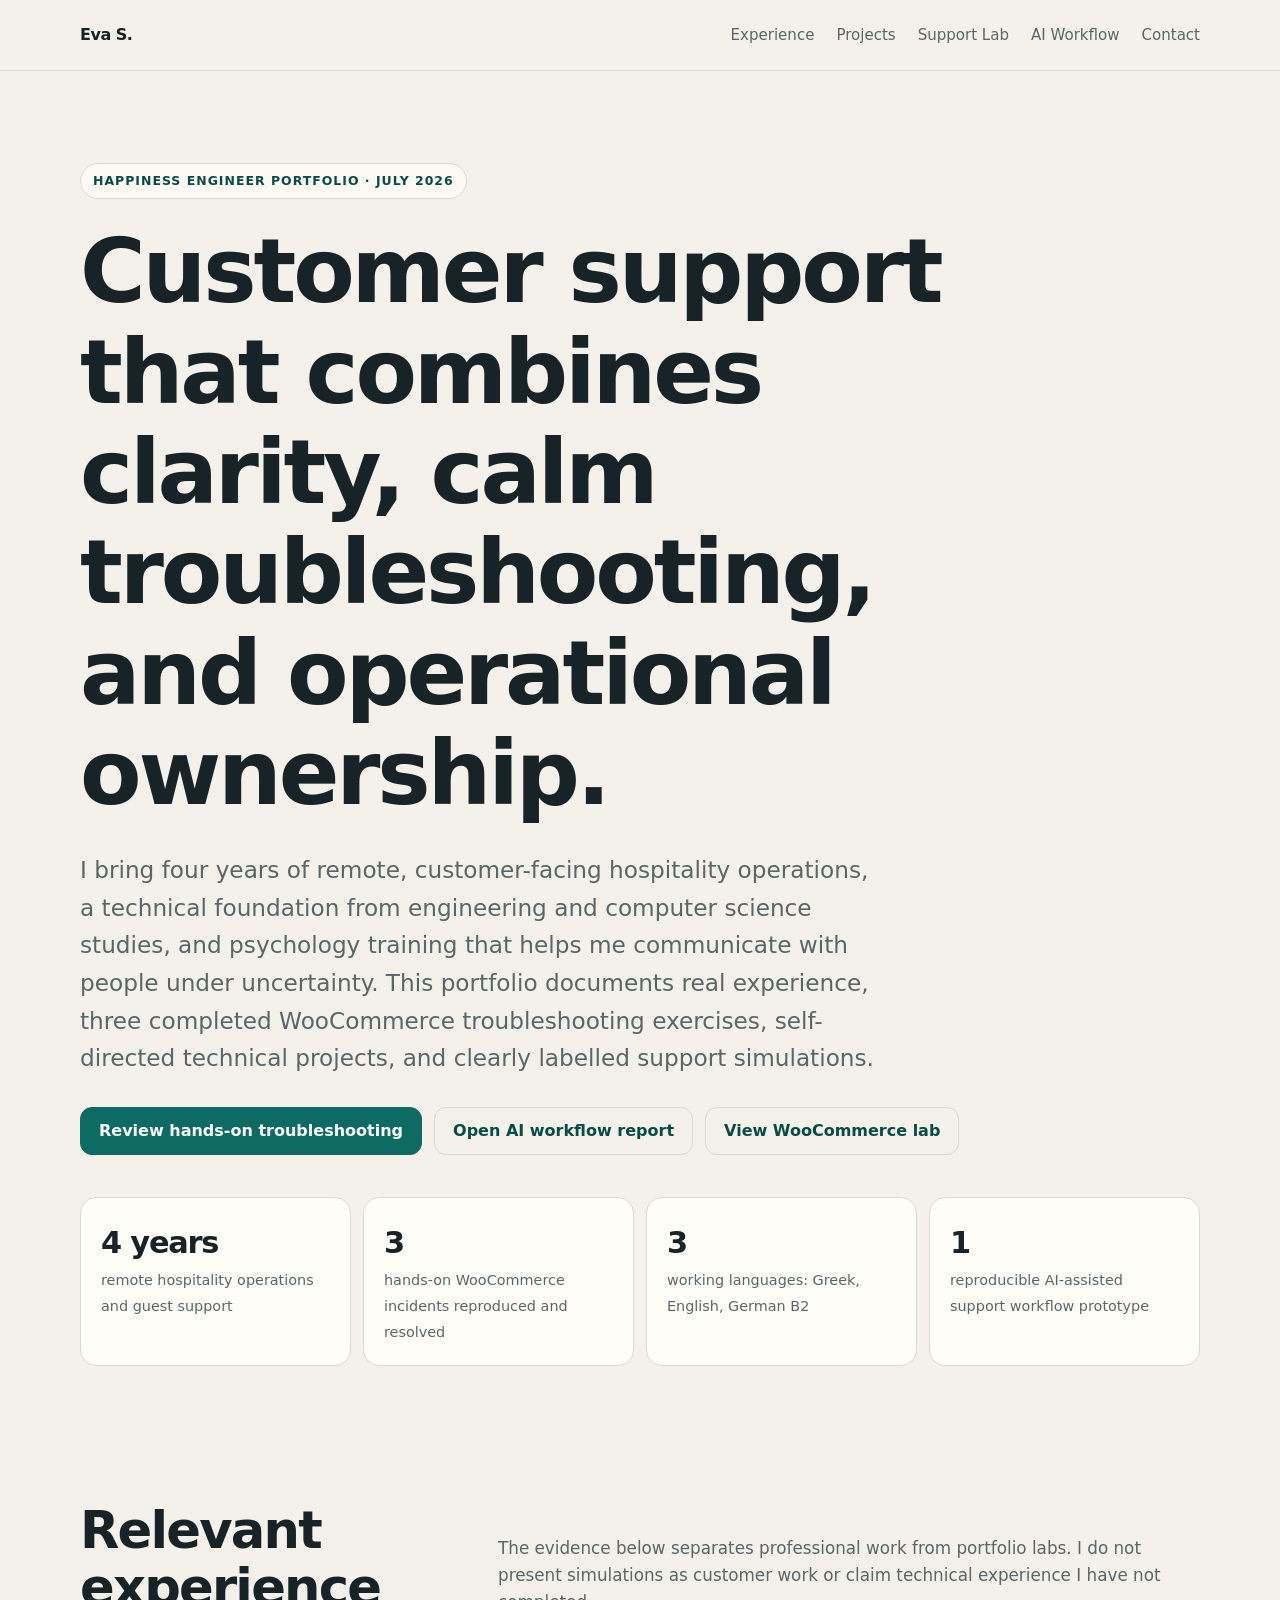
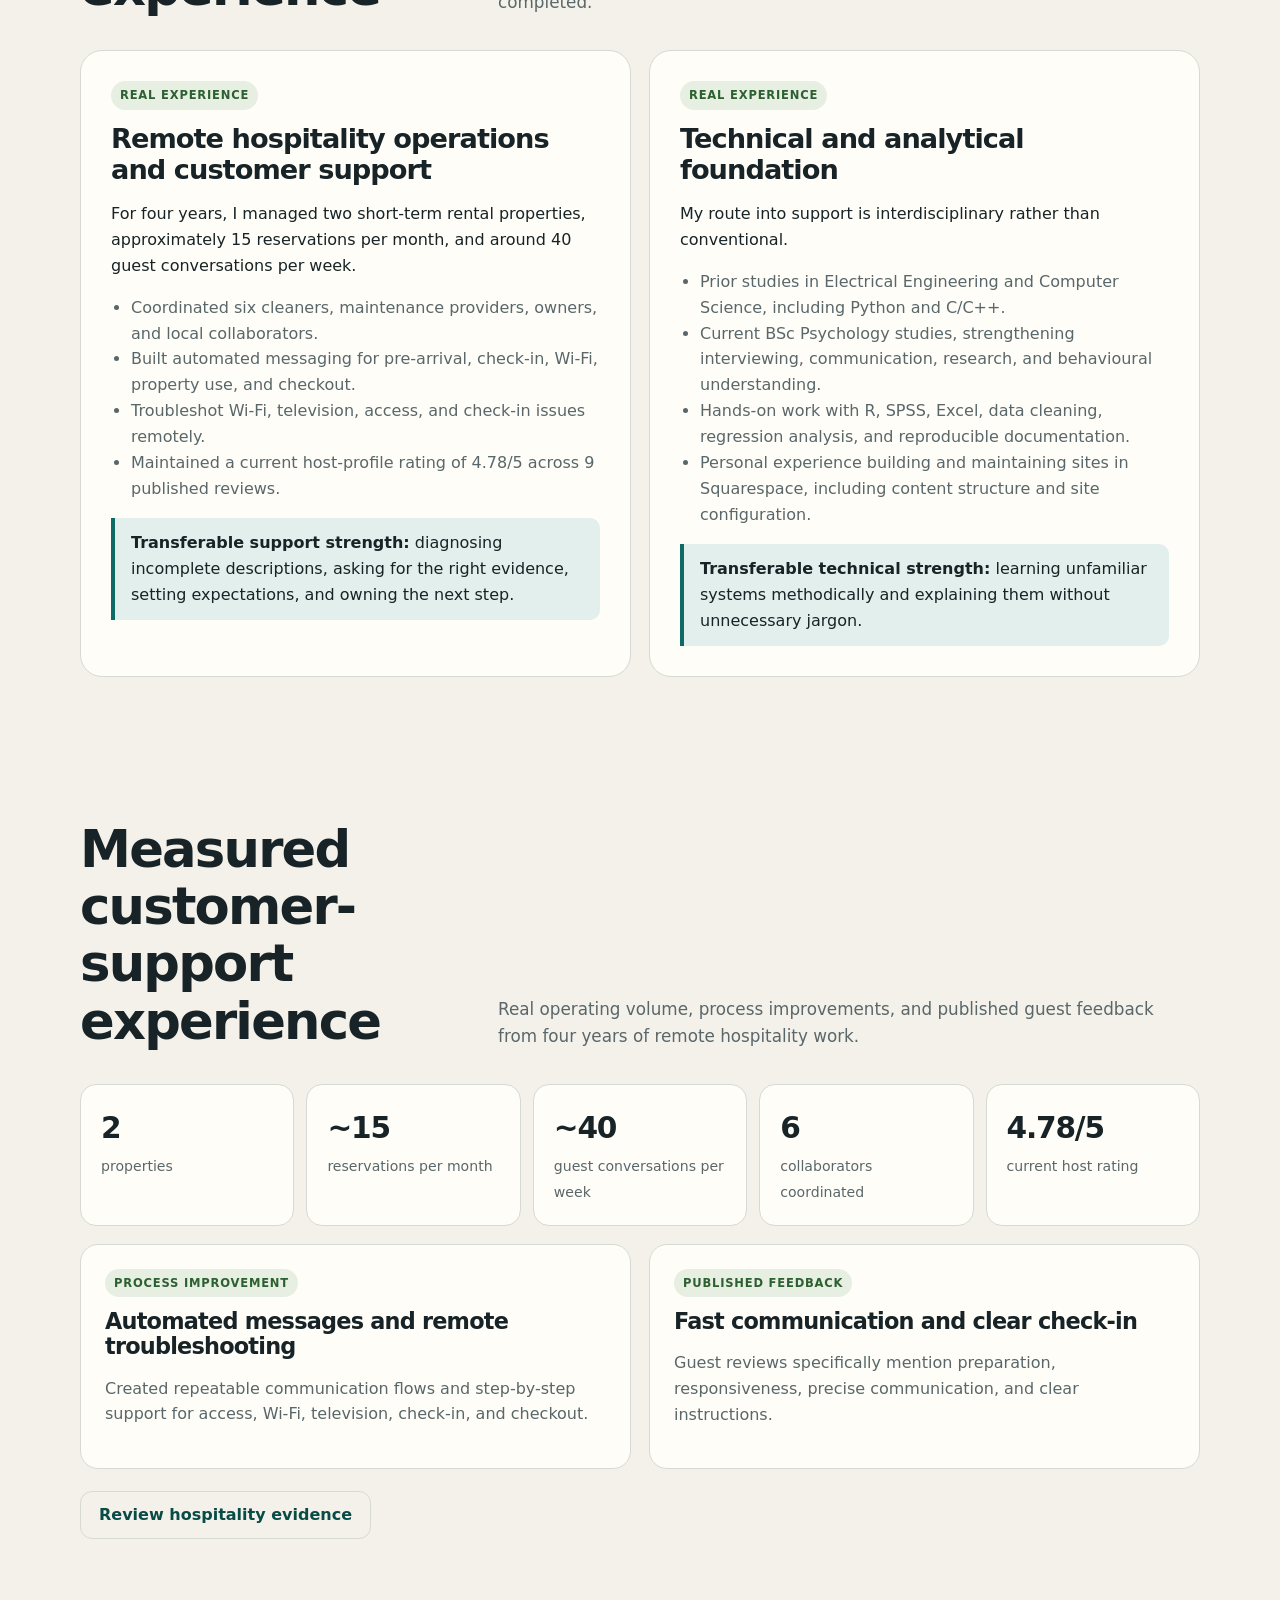
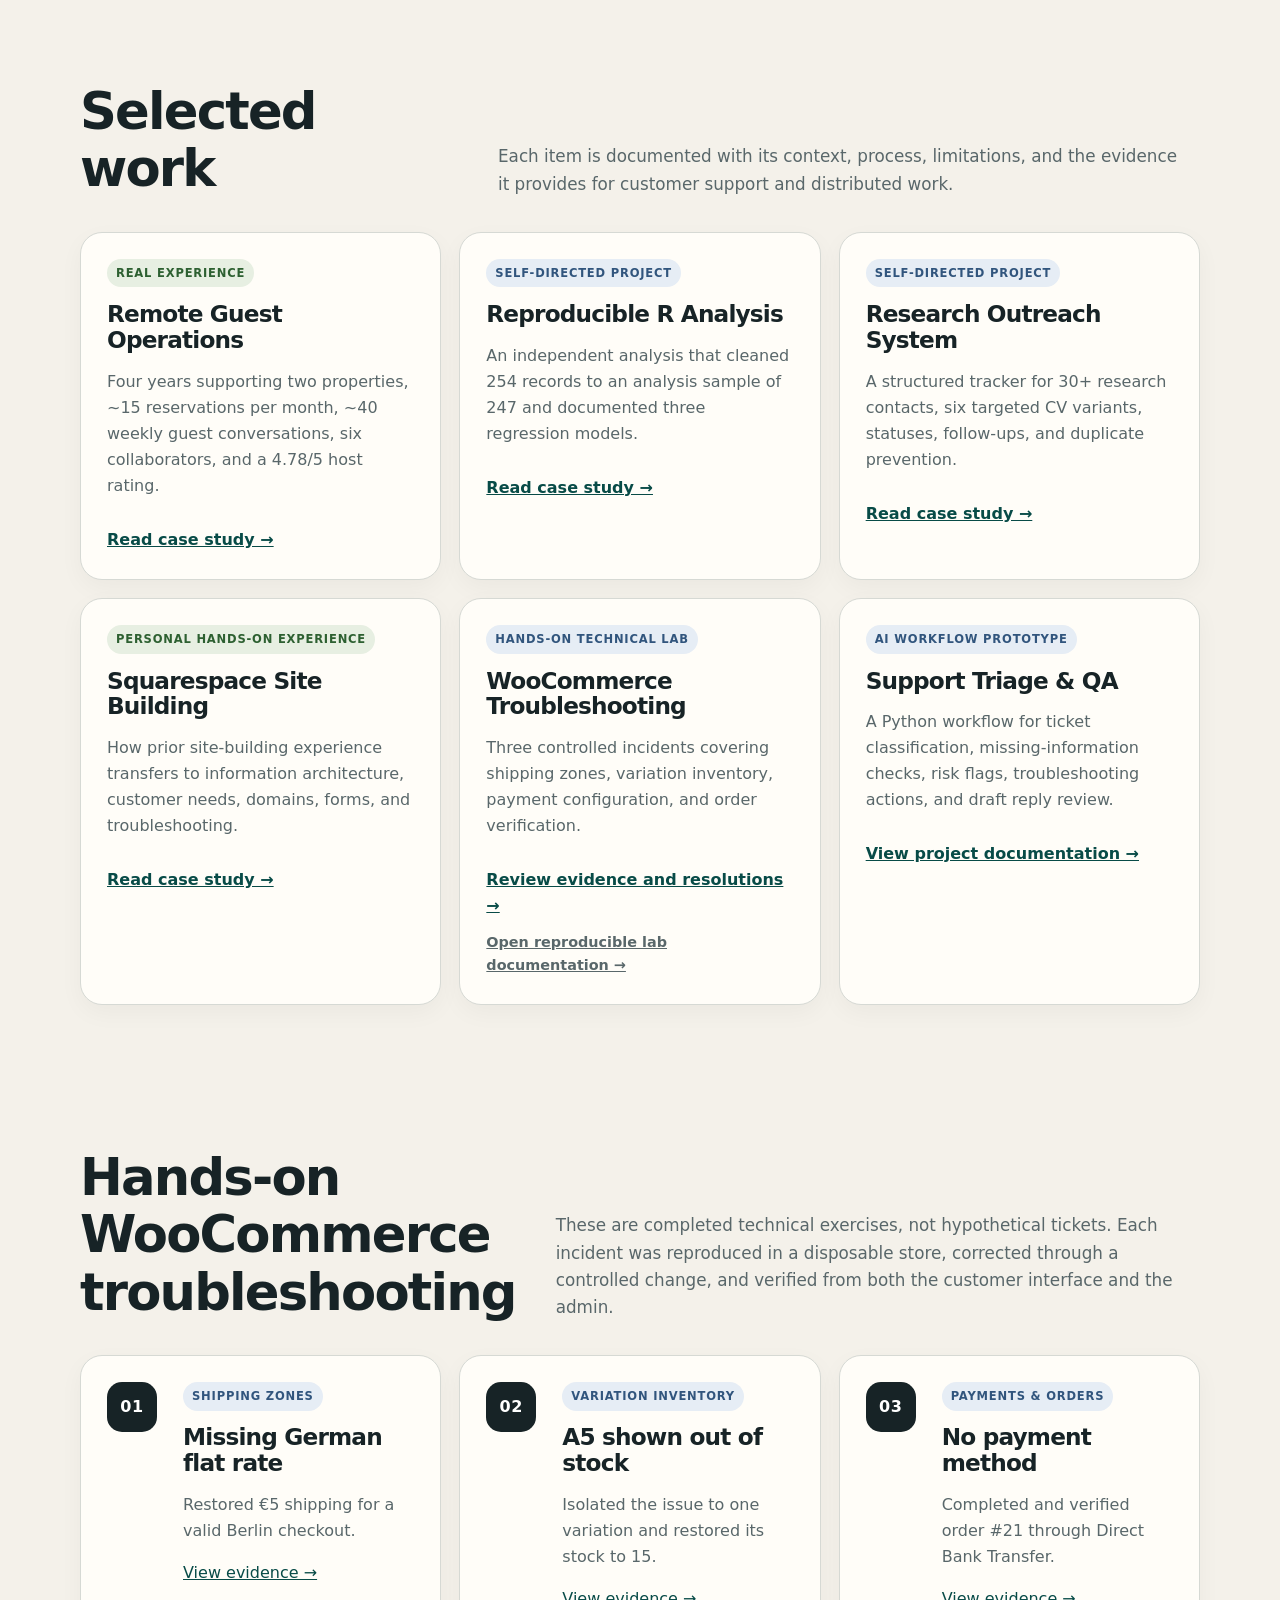
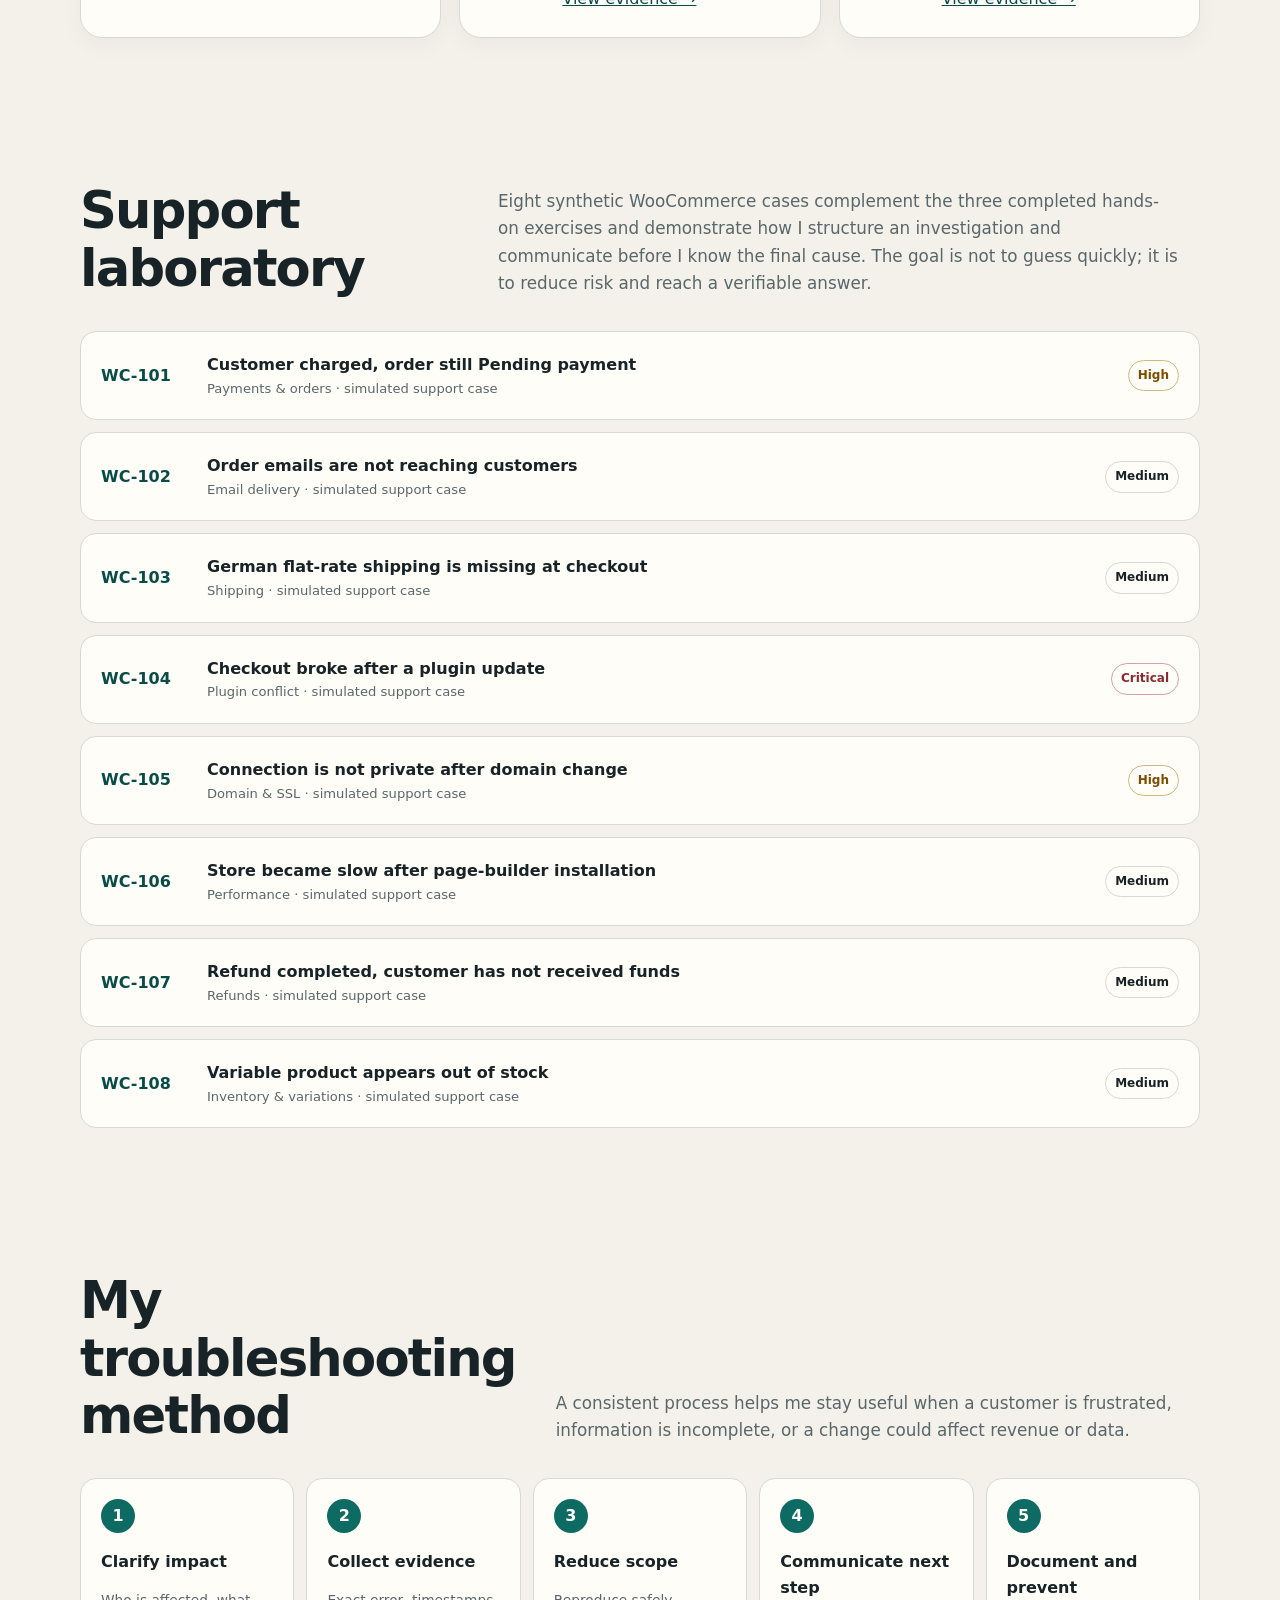
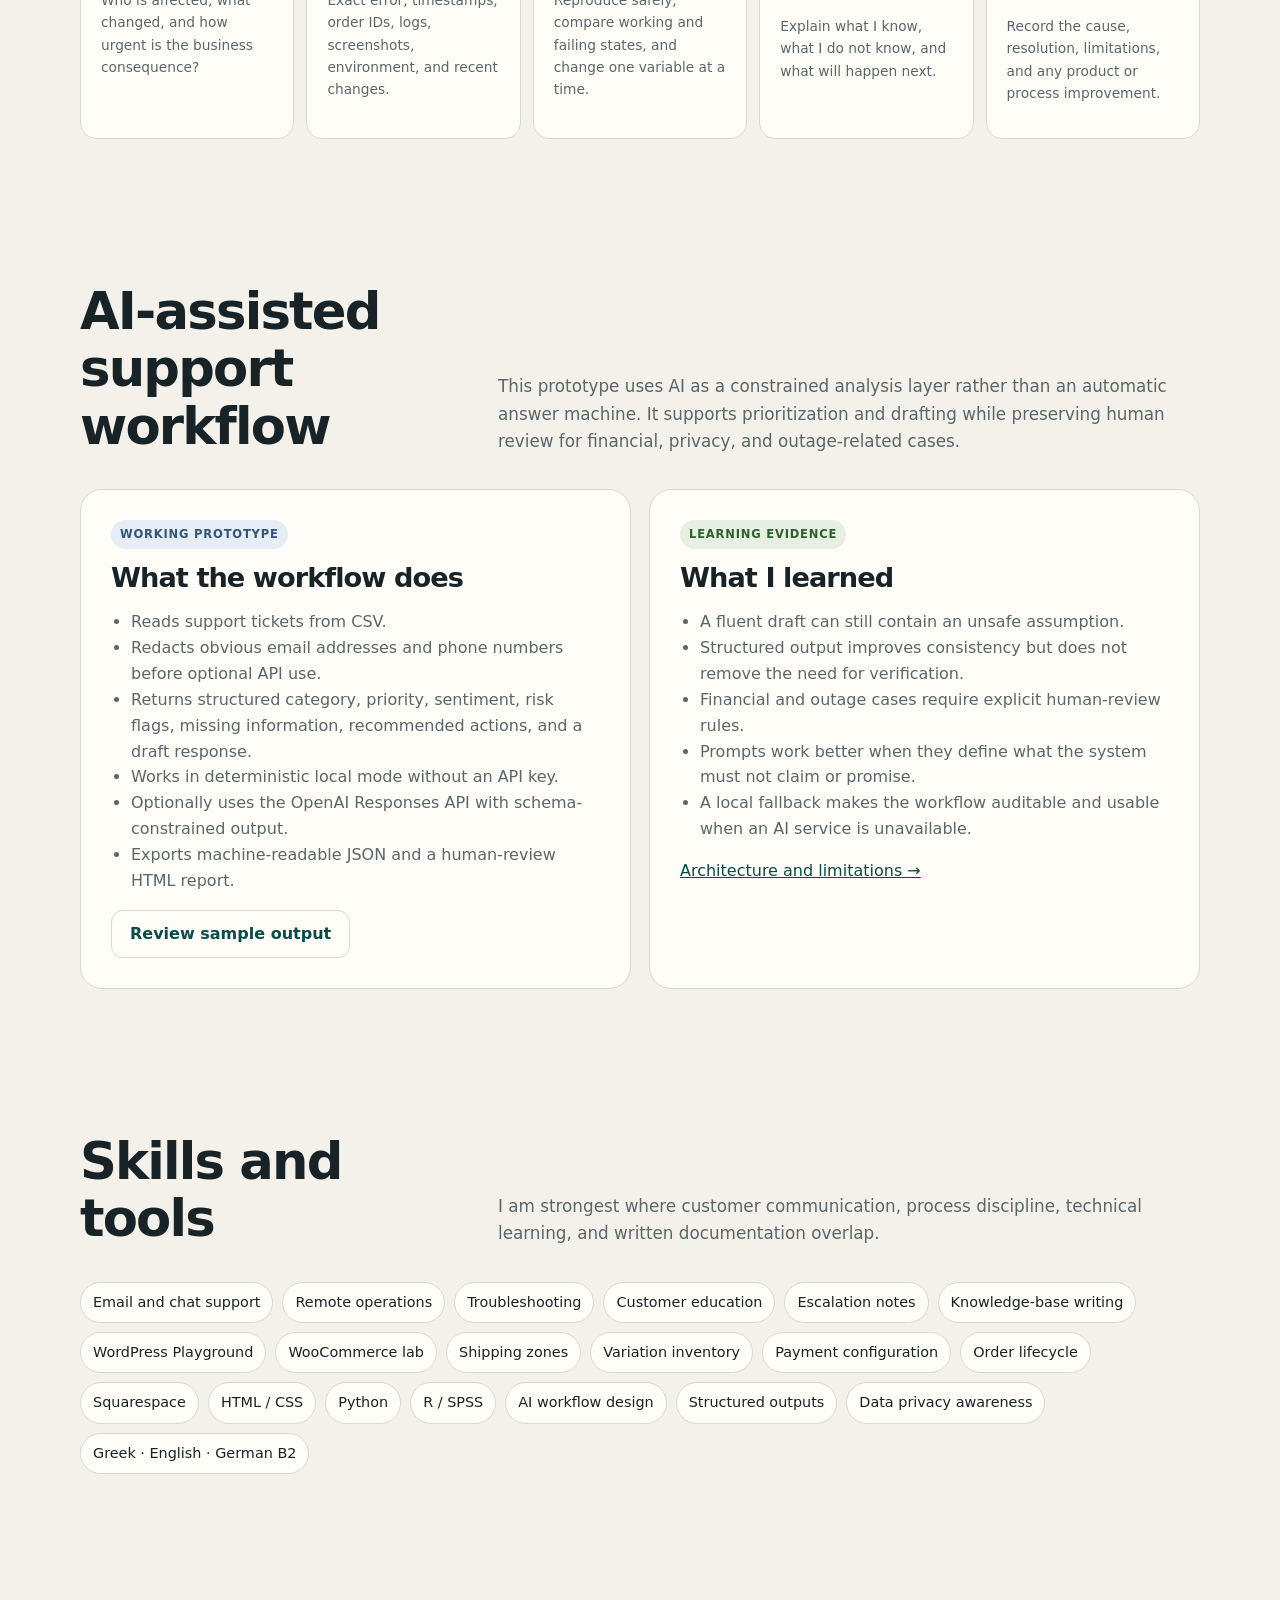
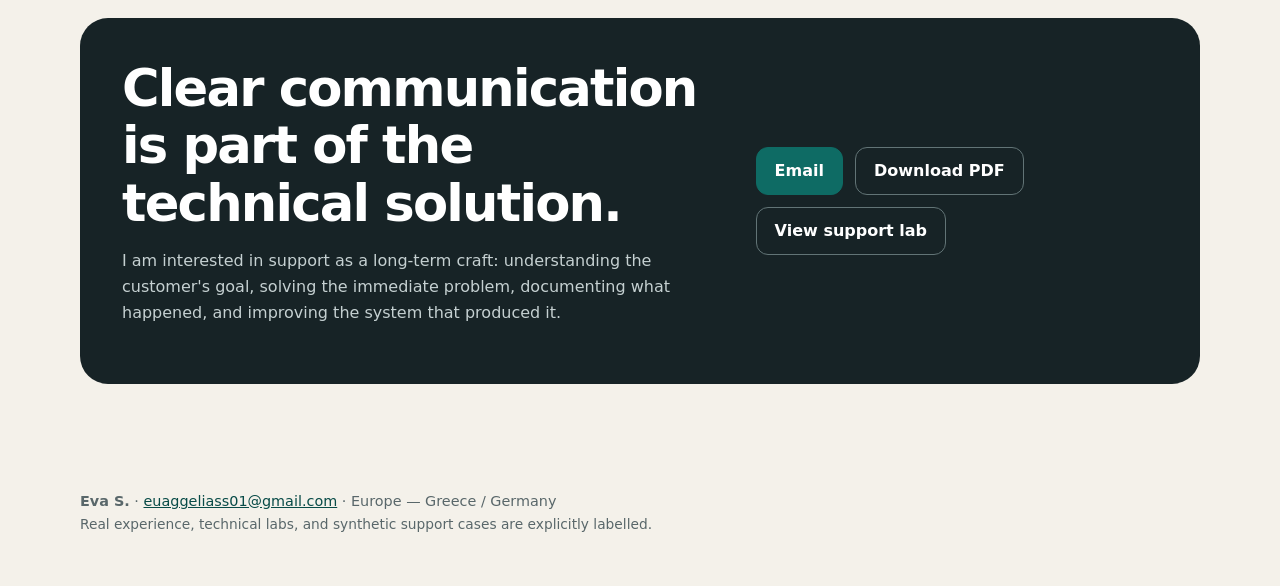
==== commit 03936ff8: "Remove optional contact buttons and fix PDF links" ====
--- a/docs/index.html
+++ b/docs/index.html
@@ -69,7 +69,6 @@
 </div>
 </div>
 </section>
-
 <section id="hospitality-evidence">
 <div class="container">
 <div class="section-head">
@@ -312,7 +311,7 @@
 <a class="btn" data-profile-email-link="" href="mailto:euaggeliass01@gmail.com">Email</a>
 <a class="btn secondary" href="portfolio.pdf" style="color:white;border-color:#627476">Download PDF</a>
 <a class="btn secondary" href="support-lab/index.html" style="color:white;border-color:#627476">View support lab</a>
-<a class="btn secondary" data-profile-linkedin="" hidden="" href="#" style="color:white;border-color:#627476">LinkedIn</a><a class="btn secondary" data-profile-phone="" hidden="" href="#" style="color:white;border-color:#627476"></a></div>
+</div>
 </div>
 </div>
 </section>
